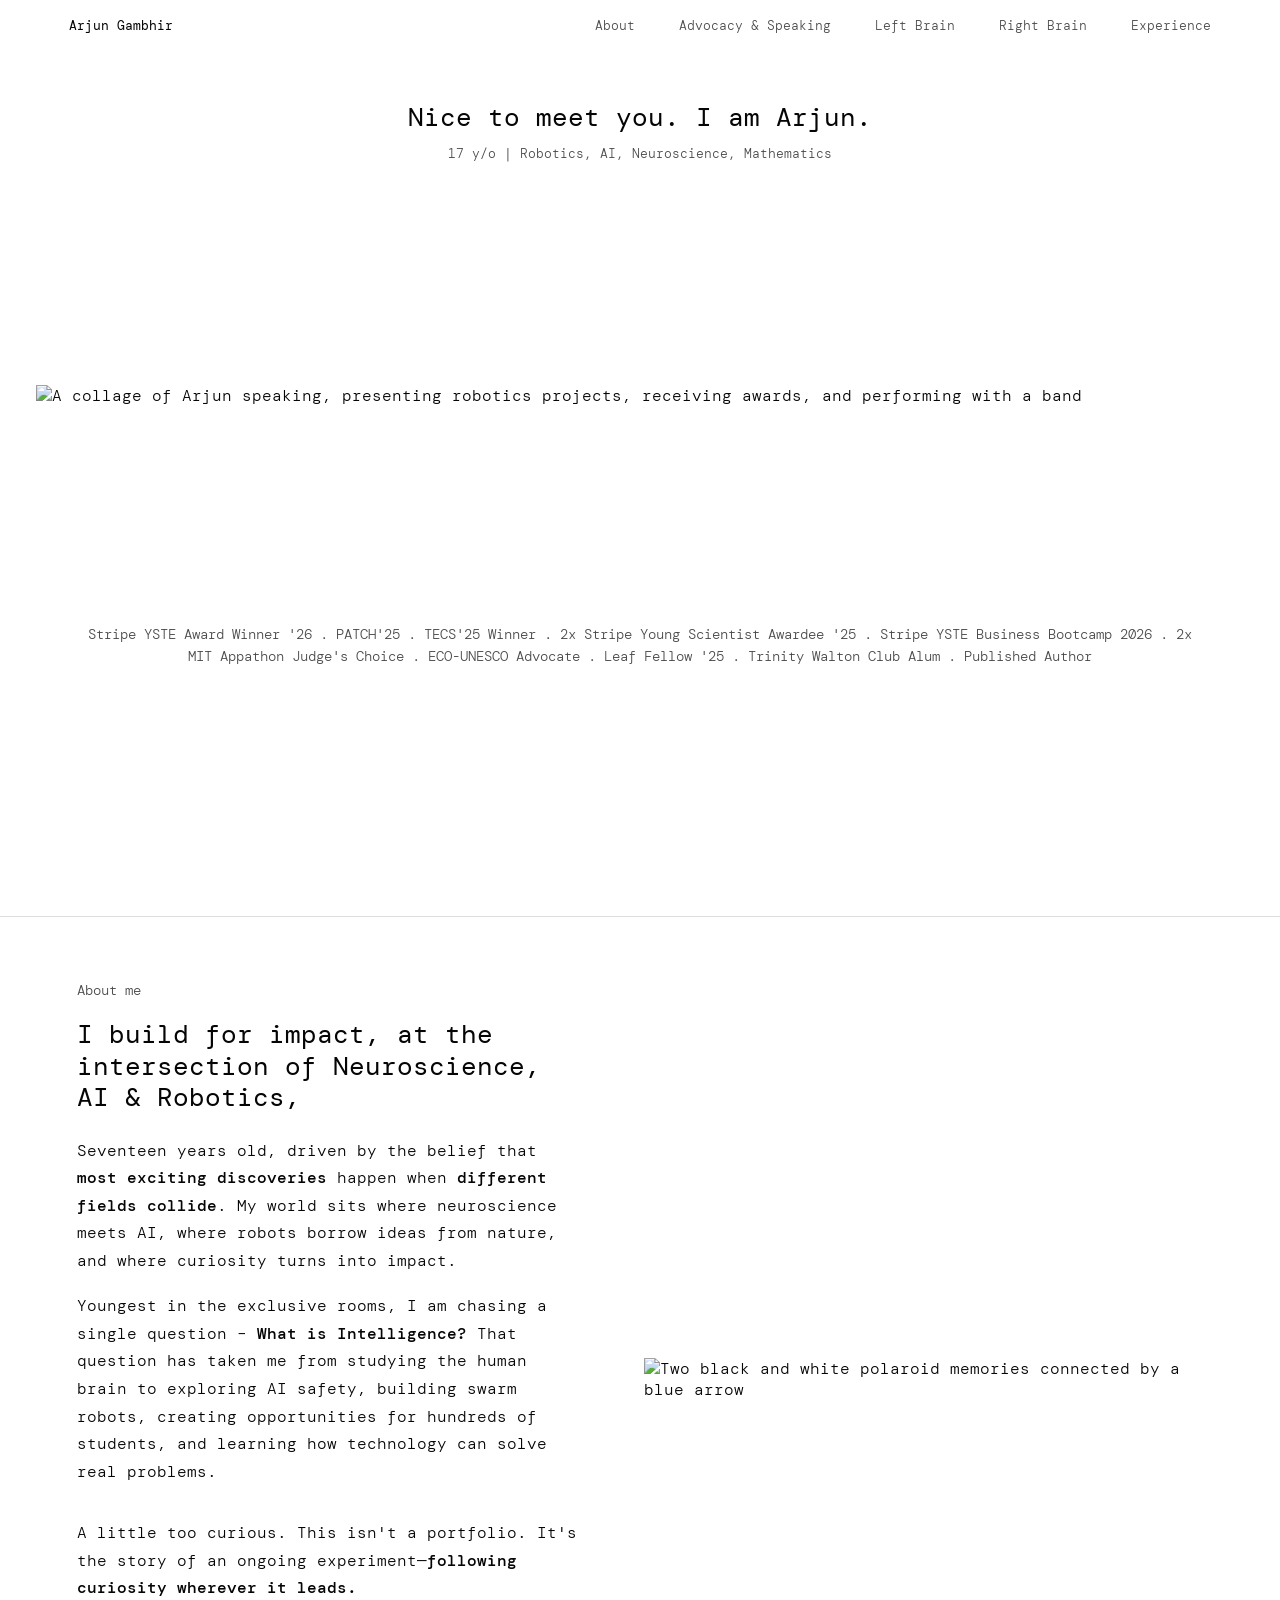
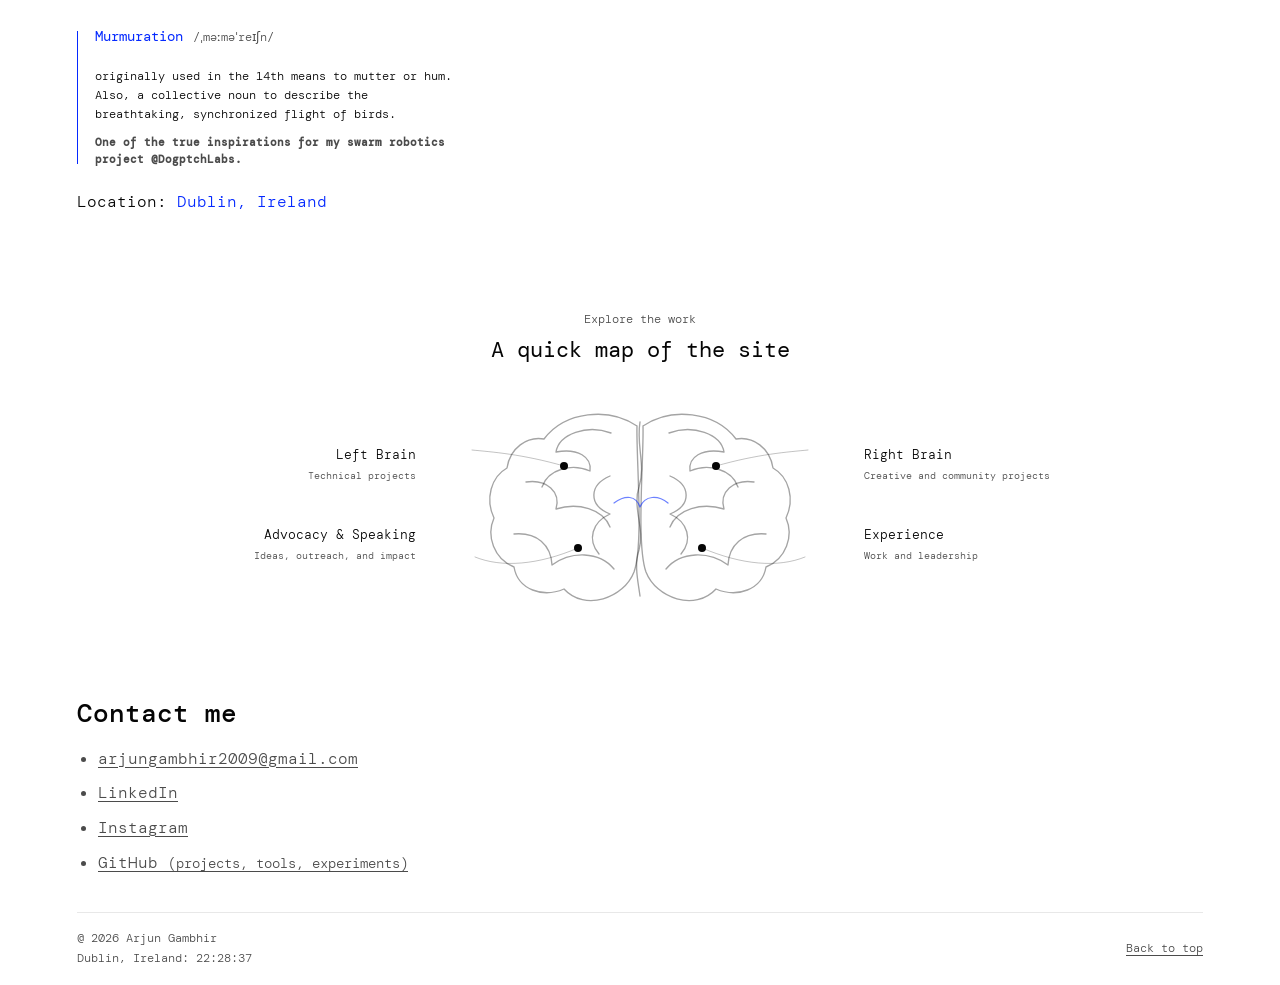
==== index.html @ 8864b59e "Add files via upload" ====
<!DOCTYPE html>
<html lang="en">
  <head>
    <meta charset="UTF-8" />
    <meta name="viewport" content="width=device-width, initial-scale=1.0" />
    <title>Arjun Gambhir</title>
    <link rel="preconnect" href="https://fonts.googleapis.com" />
    <link rel="preconnect" href="https://fonts.gstatic.com" crossorigin />
    <link
      href="https://fonts.googleapis.com/css2?family=DM+Mono:wght@300;400;500&display=swap"
      rel="stylesheet"
    />
    <link rel="stylesheet" href="styles.css?v=final-simple-motion-gallery-1" />
  </head>
  <body>
    <main class="page-shell">
      <header class="site-header" aria-label="Primary navigation">
        <a class="brand" href="#">Arjun Gambhir</a>
        <nav class="nav-links">
          <a class="nav-about" href="#about">About</a>
          <a class="nav-advocacy" href="advocacy-speaking.html">Advocacy &amp; Speaking</a>
          <a class="nav-left" href="left-brain.html">Left Brain</a>
          <a class="nav-right" href="right-brain.html">Right Brain</a>
          <a class="nav-experience" href="experience.html">Experience</a>
        </nav>
      </header>

      <section class="hero" aria-labelledby="intro-title">
        <div class="intro-copy">
          <h1 id="intro-title">
            Nice to meet you. I am Arjun.
          </h1>
          <p>17 y/o | Robotics, AI, Neuroscience, Mathematics</p>
        </div>

        <figure class="collage-wrap" aria-label="Photo collage of Arjun's projects and experiences">
          <img
            src="assets/arjun-landing-collage-web.png"
            alt="A collage of Arjun speaking, presenting robotics projects, receiving awards, and performing with a band"
          />
        </figure>

        <p class="achievement-strip">
          Stripe YSTE Award Winner '26 . PATCH'25 . TECS'25 Winner . 2x Stripe Young
          Scientist Awardee '25 . Stripe YSTE Business Bootcamp 2026 . 2x MIT Appathon
          Judge's Choice . ECO-UNESCO Advocate . Leaf Fellow '25 . Trinity Walton Club
          Alum . Published Author
        </p>
      </section>

      <section class="about-section" id="about" aria-labelledby="about-title">
        <div class="about-copy">
          <p class="section-kicker">About me</p>
          <h2 id="about-title">I build for impact, at the intersection of Neuroscience, AI &amp; Robotics,</h2>
          <p>
            Seventeen years old, driven by the belief that <strong>most exciting discoveries</strong> happen when <strong>different fields collide</strong>. My world sits where neuroscience meets AI, where robots borrow ideas from nature, and where curiosity turns into impact.
          </p>
          <p>
            Youngest in the exclusive rooms, I am chasing a single question – <strong>What is Intelligence?</strong> That question has taken me from studying the human brain to exploring AI safety, building swarm robots, creating opportunities for hundreds of students, and learning how technology can solve real problems.
          </p>
          <p class="about-gap">
            A little too curious. This isn't a portfolio. It's the story of an ongoing experiment—<strong>following curiosity wherever it leads.</strong>
          </p>
          <aside class="murmuration-note" aria-label="Murmuration note">
            <div class="murmuration-title">
              <h3>Murmuration</h3>
              <p>/ˌməːməˈreɪʃn/</p>
            </div>
            <p>
              originally used in the 14th means to mutter or hum. Also, a collective noun to describe the breathtaking, synchronized flight of birds.
            </p>
            <p class="murmuration-caption">
              <strong>One of the true inspirations for my swarm robotics project @DogptchLabs.</strong>
            </p>
          </aside>
          <p class="location-line">Location: <span>Dublin, Ireland</span></p>
        </div>

        <div class="polaroid-cluster polaroid-combined" aria-label="Two polaroid memories connected by a blue dotted arrow">
          <img
            src="assets/about-polaroid-combined.png"
            alt="Two black and white polaroid memories connected by a blue arrow"
          />
        </div>
      </section>

      <section class="about-portal" aria-labelledby="about-portal-title">
        <div class="about-portal-header">
          <p class="section-kicker">Explore the work</p>
          <h2 id="about-portal-title">A quick map of the site</h2>
        </div>

        <div class="portal-network" aria-label="Visual navigation to main portfolio areas">
          <div class="portal-link-column portal-link-column-left">
            <a class="portal-link portal-link-left" href="left-brain.html" data-area="left">
              <span>Left Brain</span>
              <small>Technical projects</small>
            </a>
            <a class="portal-link portal-link-advocacy" href="advocacy-speaking.html" data-area="advocacy">
              <span>Advocacy &amp; Speaking</span>
              <small>Ideas, outreach, and impact</small>
            </a>
          </div>

          <svg class="portal-brain" viewBox="0 0 360 230" role="img" aria-labelledby="portal-brain-title portal-brain-desc">
            <title id="portal-brain-title">Abstract brain-shaped navigation network</title>
            <desc id="portal-brain-desc">A simplified top-down brain silhouette with linked nodes for the main portfolio areas.</desc>
            <g class="portal-brain-sketch" aria-hidden="true">
              <path class="portal-brain-outline portal-brain-outline-left" d="M177 35 C149 16 105 20 84 48 C67 45 50 57 47 77 C31 86 25 108 34 127 C26 145 34 168 54 176 C58 199 83 207 104 198 C125 221 164 207 174 181 C184 153 176 65 177 35" />
              <path class="portal-brain-outline portal-brain-outline-right" d="M183 35 C211 16 255 20 276 48 C293 45 310 57 313 77 C329 86 335 108 326 127 C334 145 326 168 306 176 C302 199 277 207 256 198 C235 221 196 207 186 181 C176 153 184 65 183 35" />
              <path class="portal-midline" d="M180 31 C176 55 186 74 179 96 C172 116 185 137 179 159 C174 174 178 190 180 205" />
              <path class="portal-fold portal-fold-left portal-fold-left-a portal-live-line" d="M151 42 C127 33 99 43 96 61 C118 57 132 66 130 80 C112 72 88 78 82 96" />
              <path class="portal-fold portal-fold-left portal-fold-left-b" d="M66 91 C87 88 101 101 96 118 C118 111 143 118 150 136" />
              <path class="portal-fold portal-fold-left portal-fold-left-c portal-live-line" d="M54 143 C77 141 91 154 92 174 C111 160 139 160 154 178" />
              <path class="portal-fold portal-fold-left portal-fold-left-d" d="M150 85 C129 94 128 114 150 123 C132 131 127 149 139 163" />
              <path class="portal-fold portal-fold-right portal-fold-right-a portal-live-line" d="M209 42 C233 33 261 43 264 61 C242 57 228 66 230 80 C248 72 272 78 278 96" />
              <path class="portal-fold portal-fold-right portal-fold-right-b" d="M294 91 C273 88 259 101 264 118 C242 111 217 118 210 136" />
              <path class="portal-fold portal-fold-right portal-fold-right-c portal-live-line" d="M306 143 C283 141 269 154 268 174 C249 160 221 160 206 178" />
              <path class="portal-fold portal-fold-right portal-fold-right-d" d="M210 85 C231 94 232 114 210 123 C228 131 233 149 221 163" />
              <path class="portal-blue-stroke portal-live-line" d="M154 112 C165 104 176 104 180 116 C185 104 198 104 208 112" />
            </g>
            <g class="portal-connectors" aria-hidden="true">
              <path class="portal-connector portal-connector-left" d="M104 75 C62 63 32 61 12 59" />
              <path class="portal-connector portal-connector-advocacy" d="M118 157 C78 174 42 177 15 166" />
              <path class="portal-connector portal-connector-right" d="M256 75 C298 63 328 61 348 59" />
              <path class="portal-connector portal-connector-experience" d="M242 157 C282 174 318 177 345 166" />
            </g>
            <g class="portal-nodes">
              <a class="portal-node-link portal-node-left" href="left-brain.html" aria-label="Left Brain, Technical projects">
                <circle class="portal-hotspot" cx="104" cy="75" r="13" />
                <circle class="portal-dot" cx="104" cy="75" r="4" />
              </a>
              <a class="portal-node-link portal-node-advocacy" href="advocacy-speaking.html" aria-label="Advocacy and Speaking, Ideas, outreach, and impact">
                <circle class="portal-hotspot" cx="118" cy="157" r="13" />
                <circle class="portal-dot" cx="118" cy="157" r="4" />
              </a>
              <a class="portal-node-link portal-node-right" href="right-brain.html" aria-label="Right Brain, Creative and community projects">
                <circle class="portal-hotspot" cx="256" cy="75" r="13" />
                <circle class="portal-dot" cx="256" cy="75" r="4" />
              </a>
              <a class="portal-node-link portal-node-experience" href="experience.html" aria-label="Experience, Work and leadership">
                <circle class="portal-hotspot" cx="242" cy="157" r="13" />
                <circle class="portal-dot" cx="242" cy="157" r="4" />
              </a>
            </g>
          </svg>

          <div class="portal-link-column portal-link-column-right">
            <a class="portal-link portal-link-right" href="right-brain.html" data-area="right">
              <span>Right Brain</span>
              <small>Creative and community projects</small>
            </a>
            <a class="portal-link portal-link-experience" href="experience.html" data-area="experience">
              <span>Experience</span>
              <small>Work and leadership</small>
            </a>
          </div>
        </div>
      </section>

      <section class="contact-section" id="contact" aria-labelledby="contact-title">
        <h2 id="contact-title">Contact me</h2>
        <ul class="contact-list">
          <li>
            <a href="mailto:arjungambhir2009@gmail.com">arjungambhir2009@gmail.com</a>
          </li>
          <li>
            <a href="https://www.linkedin.com/in/arjun--gambhir/" target="_blank" rel="noopener noreferrer">LinkedIn</a>
          </li>
          <li>
            <a href="https://www.instagram.com/argon_infinity/" target="_blank" rel="noopener noreferrer">Instagram</a>
          </li>
          <li>
            <a href="https://github.com/ArjunGambhir20099?tab=repositories" target="_blank" rel="noopener noreferrer">
              GitHub <span>(projects, tools, experiments)</span>
            </a>
          </li>
        </ul>
      </section>

      <footer class="site-footer">
        <div class="footer-meta">
          <p>@ 2026 Arjun Gambhir</p>
          <p id="dublin-time">Dublin, Ireland: --:--:--</p>
        </div>
        <a href="#">Back to top</a>
      </footer>
    </main>
    <script>
      const dublinTime = document.getElementById("dublin-time");
      const dublinFormatter = new Intl.DateTimeFormat("en-IE", {
        timeZone: "Europe/Dublin",
        hour: "2-digit",
        minute: "2-digit",
        second: "2-digit",
        hour12: false,
      });

      function updateDublinTime() {
        dublinTime.textContent = `Dublin, Ireland: ${dublinFormatter.format(new Date())}`;
      }

      updateDublinTime();
      setInterval(updateDublinTime, 1000);
    </script>
    <script src="site-header.js"></script>

  </body>
</html>
---- styles.css ----
:root {
  --ink: #050505;
  --muted: #4b4b4b;
  --blue: #0429ff;
  --paper: #ffffff;
  --line: #e8e8e8;
}

.experience-page.is-focused .experience-menu {
  align-content: center;
  gap: 18px;
}

.experience-page.is-focused .experience-tab.is-active {
  text-decoration: underline;
  text-decoration-thickness: 1px;
  text-underline-offset: 0.1em;
}

.experience-note {
  display: none;
  max-width: 540px;
  color: var(--ink);
  font-size: clamp(10px, 0.96vw, 13px);
  line-height: 1.55;
}

.experience-note p {
  margin: 0;
  color: var(--ink);
}

.experience-note a {
  color: var(--blue);
  text-decoration: none;
}

.experience-note a:hover,
.experience-note a:focus-visible {
  text-decoration: underline;
  text-decoration-thickness: 1px;
  text-underline-offset: 0.18em;
}

.experience-note-title {
  margin: 0 0 18px !important;
  font-weight: 500;
  text-align: center;
}

.experience-note-spacer {
  margin-top: 22px !important;
}

.experience-page.is-focused[data-active-panel="work"] .experience-note-work,
.experience-page.is-focused[data-active-panel="achievements"] .experience-note-achievements,
.experience-page.is-focused[data-active-panel="education"] .experience-note-education,
.experience-page.is-focused .experience-scroll-cue {
  display: block;
}

.experience-panel > .experience-highlight-card,
.experience-panel > .achievement-brief {
  display: none;
}

.org-mark-kinia {
  padding: 0;
  background: #050505;
}

.org-mark-kinia img {
  width: 100%;
  height: 100%;
  object-fit: cover;
}

.org-mark-teens {
  padding: 2px;
}

.org-mark-teens img {
  width: 170%;
  height: 170%;
  max-width: none;
  max-height: none;
  object-fit: contain;
}

/* Glitch fix: keep the floating header mathematically centered. */
.site-header,
.page-right-brain .site-header {
  position: fixed !important;
  top: 8px;
  right: max(14px, calc((100vw - 1140px) / 2)) !important;
  left: max(14px, calc((100vw - 1140px) / 2)) !important;
  width: auto !important;
  margin-right: 0 !important;
  margin-left: 0 !important;
  transform: none !important;
}

body.has-scrolled .site-header {
  top: 8px;
  transform: none !important;
}

/* Glitch fix: restore and center the Teens in Health mark inside its frame. */
.org-mark-teens {
  display: grid;
  place-items: center;
  overflow: hidden;
  padding: 4px;
}

.org-mark-teens img {
  display: block;
  width: 128%;
  height: 128%;
  max-width: none;
  max-height: none;
  margin: auto;
  object-fit: contain;
  object-position: center;
}

.experience-entry h2 {
  color: var(--ink);
}

.experience-entry .experience-role,
.education-card .experience-role,
.experience-date {
  color: var(--muted);
}

.experience-bullets li::before,
.achievement-highlight-list li::before,
.achievement-list li::before {
  background: rgba(5, 5, 5, 0.42);
}

.site-header {
  position: sticky;
  top: 0;
  z-index: 100;
  box-sizing: border-box;
  transition:
    width 220ms ease,
    margin 220ms ease,
    padding 220ms ease,
    border-color 220ms ease,
    border-radius 220ms ease,
    background-color 220ms ease,
    box-shadow 220ms ease,
    backdrop-filter 220ms ease;
}

body.has-scrolled .site-header {
  width: min(calc(100% - 28px), 1140px);
  margin: 8px auto 0;
  padding: 9px 18px;
  border: 1px solid rgba(5, 5, 5, 0.1);
  border-radius: 999px;
  background: rgba(255, 255, 255, 0.88);
  box-shadow: 0 12px 34px rgba(5, 5, 5, 0.09);
  backdrop-filter: blur(18px);
}

body.has-scrolled .nav-links {
  gap: clamp(14px, 2.4vw, 32px);
}

.page-right-brain.has-scrolled .site-header,
body.has-scrolled.page-right-brain .site-header {
  background: rgba(255, 255, 255, 0.84);
}

.right-brain-page .section-intro {
  margin-left: 0;
}

.org-mark-teens img {
  width: 320%;
  height: 320%;
}

.page-gallery .gallery-page {
  width: min(100%, 1194px);
  margin: 0 auto;
  padding: clamp(54px, 7vh, 82px) 34px 96px;
}

.page-gallery .gallery-hero {
  max-width: 760px;
  margin-bottom: clamp(54px, 7vh, 78px);
  padding-left: 0;
  border-left: 0;
}

.page-gallery .gallery-hero .section-kicker {
  margin: 0 0 clamp(32px, 5vh, 52px);
  color: var(--ink);
  font-size: clamp(18px, 2.15vw, 26px);
  font-weight: 400;
  line-height: 1.18;
}

.page-gallery .gallery-hero h1 {
  max-width: 760px;
  margin: 0 0 20px;
  color: var(--blue);
  font-size: clamp(15px, 1.65vw, 21px);
  font-weight: 400;
  line-height: 1.38;
}

.page-gallery .gallery-hero p:not(.section-kicker) {
  max-width: 760px;
  margin: 0;
  color: var(--muted);
  font-size: clamp(10px, 0.96vw, 12px);
  line-height: 1.65;
}

.gallery-year {
  margin-top: clamp(46px, 7vh, 74px);
}

.gallery-year h2 {
  margin: 0 0 28px;
  padding-bottom: 14px;
  border-bottom: 1px solid var(--line);
  color: var(--ink);
  font-size: clamp(20px, 2.7vw, 34px);
  font-weight: 400;
  line-height: 1.08;
}

.gallery-set {
  margin-top: 30px;
}

.gallery-set + .gallery-set {
  margin-top: 48px;
}

.gallery-set h3 {
  max-width: 980px;
  margin: 0 0 18px;
  color: var(--ink);
  font-size: clamp(13px, 1.35vw, 18px);
  font-style: italic;
  font-weight: 400;
  line-height: 1.35;
}

.gallery-placeholder-grid {
  display: grid;
  grid-template-columns: repeat(6, minmax(0, 1fr));
  gap: 14px;
}

.gallery-placeholder {
  display: grid;
  place-items: center;
  min-height: clamp(118px, 12vw, 176px);
  padding: 12px;
  border-radius: 6px;
  background: #050505;
  color: rgba(255, 255, 255, 0.72);
  text-align: center;
}

.gallery-placeholder span {
  font-size: 10px;
  line-height: 1.35;
}

.experience-page.is-focused[data-active-panel="achievements"] .experience-note-achievements {
  display: grid;
  gap: 9px;
}

.org-mark-teens {
  padding: 0;
}

.org-mark-teens img {
  width: 245%;
  height: 245%;
  max-width: none;
  max-height: none;
  object-fit: contain;
}

.page-gallery .gallery-page {
  width: min(100%, 1194px);
  margin: 0 auto;
  padding: clamp(54px, 7vh, 82px) 34px 96px;
}

.page-gallery .gallery-hero {
  max-width: 760px;
  margin-bottom: clamp(58px, 8vh, 86px);
  padding-left: 0;
  border-left: 0;
}

.page-gallery .gallery-hero h1 {
  margin: 0 0 12px;
  color: var(--ink);
  font-size: clamp(28px, 3.3vw, 42px);
  font-weight: 400;
  line-height: 1.12;
  letter-spacing: 0;
}

.page-gallery .gallery-hero .section-kicker {
  margin: 0 0 16px;
  color: var(--blue);
  font-size: clamp(10px, 0.96vw, 12px);
  line-height: 1.4;
}

.page-gallery .gallery-hero p:not(.section-kicker) {
  max-width: 680px;
  margin: 0;
  color: var(--muted);
  font-size: clamp(10px, 0.96vw, 12px);
  line-height: 1.65;
}

.gallery-year {
  margin-top: clamp(54px, 8vh, 86px);
}

.gallery-year h2 {
  margin: 0 0 34px;
  padding-bottom: 18px;
  border-bottom: 1px solid var(--line);
  color: var(--ink);
  font-size: clamp(26px, 4vw, 52px);
  font-weight: 500;
  line-height: 1;
}

.gallery-set {
  margin-top: 34px;
}

.gallery-set + .gallery-set {
  margin-top: 54px;
}

.gallery-set h3 {
  margin: 0 0 22px;
  color: var(--ink);
  font-size: clamp(15px, 1.7vw, 22px);
  font-style: italic;
  font-weight: 400;
  line-height: 1.25;
}

.gallery-placeholder-grid {
  display: grid;
  grid-template-columns: repeat(6, minmax(0, 1fr));
  gap: 12px;
}

.gallery-placeholder {
  position: relative;
  display: grid;
  place-items: center;
  min-height: 188px;
  aspect-ratio: 1 / 1;
  border-radius: 4px;
  background: #050505;
  color: rgba(255, 255, 255, 0.72);
  overflow: hidden;
}

.gallery-placeholder span {
  max-width: 72%;
  font-size: clamp(9px, 0.82vw, 11px);
  line-height: 1.35;
  text-align: center;
}

.org-mark-teens img {
  width: 310%;
  height: 310%;
  max-width: none;
  max-height: none;
  object-fit: contain;
}

@media (max-width: 980px) {
  .gallery-placeholder-grid {
    grid-template-columns: repeat(3, minmax(0, 1fr));
  }
}

@media (max-width: 640px) {
  .page-gallery .gallery-page {
    padding-right: 14px;
    padding-left: 14px;
  }

  .gallery-placeholder-grid {
    grid-template-columns: repeat(2, minmax(0, 1fr));
  }
}

.experience-note-achievements {
  display: none;
  gap: 9px;
}

.experience-page.is-focused[data-active-panel="achievements"] .experience-note-achievements {
  display: grid;
}

.experience-note-achievements strong {
  font-weight: 500;
}

.org-mark-teens {
  padding: 0;
}

.org-mark-teens img {
  width: 245%;
  height: 245%;
  max-width: none;
  max-height: none;
  object-fit: contain;
}

* {
  box-sizing: border-box;
}

html {
  min-height: 100%;
  scroll-behavior: smooth;
  background: var(--paper);
}

body {
  min-height: 100%;
  margin: 0;
  color: var(--ink);
  background: var(--paper);
  font-family: "DM Mono", ui-monospace, SFMono-Regular, Menlo, Monaco, Consolas, monospace;
  font-weight: 300;
}

body.page-experience {
  height: 100vh;
  overflow: hidden;
}

a {
  color: inherit;
  text-decoration: none;
}

.page-shell {
  width: 100%;
  min-height: 100vh;
}

.page-experience .page-shell {
  height: 100vh;
}

.site-header {
  display: flex;
  align-items: center;
  justify-content: space-between;
  gap: 40px;
  width: min(100%, 1194px);
  margin: 0 auto;
  padding: 18px 26px 0;
  font-size: clamp(11px, 1vw, 13px);
  line-height: 1.3;
  letter-spacing: 0;
}

.brand {
  flex: 0 0 auto;
  font-weight: 400;
  white-space: nowrap;
}

.nav-links {
  display: flex;
  align-items: center;
  justify-content: flex-end;
  gap: clamp(20px, 3.6vw, 44px);
  color: var(--muted);
}

.nav-links a {
  white-space: nowrap;
}

.page-left-brain .nav-left,
.project-detail-page:not(.page-right-brain) .nav-left,
.page-right-brain .nav-right,
.page-advocacy .nav-advocacy,
.page-experience .nav-experience,
.page-gallery .nav-gallery,
body:has(#about:target) .nav-about,
body:has(#contact:target) .nav-contact,
body:has(#right-brain:target) .nav-right,
body:has(#experience:target) .nav-experience,
body:has(#gallery:target) .nav-gallery {
  color: var(--blue);
}

.page-right-brain {
  position: relative;
  overflow-x: clip;
  background: var(--paper);
  --right-bg-offset: 0px;
}

.page-right-brain::before {
  position: fixed;
  inset: 0;
  z-index: 0;
  pointer-events: none;
  content: "";
  background-image: url("assets/right-brain-background-floral.png");
  background-position: center var(--right-bg-offset);
  background-size: max(100vw, 980px) auto;
  background-repeat: no-repeat;
  opacity: 1;
  -webkit-mask-image: linear-gradient(
    to bottom,
    #000 0%,
    #000 10%,
    rgba(0, 0, 0, 0.3) 44%,
    rgba(0, 0, 0, 0.3) 68%,
    #000 100%
  );
  mask-image: linear-gradient(
    to bottom,
    #000 0%,
    #000 10%,
    rgba(0, 0, 0, 0.3) 44%,
    rgba(0, 0, 0, 0.3) 68%,
    #000 100%
  );
}

.page-right-brain::after {
  position: absolute;
  inset: 0;
  z-index: 0;
  pointer-events: none;
  content: "";
  background: linear-gradient(
    to bottom,
    rgba(255, 255, 255, 0) 0%,
    rgba(255, 255, 255, 0.7) 45%,
    rgba(255, 255, 255, 0.7) 68%,
    rgba(255, 255, 255, 0) 100%
  );
}

.page-right-brain .page-shell {
  position: relative;
  z-index: 2;
}

.page-right-brain .site-header {
  position: relative;
  z-index: 3;
  margin-top: 8px;
  padding: 13px 22px 12px;
  border: 1px solid rgba(4, 41, 255, 0.16);
  border-radius: 999px;
  background: rgba(255, 255, 255, 0.84);
  backdrop-filter: blur(12px);
}

.page-right-brain .nav-links a,
.page-right-brain .brand {
  transition: color 180ms ease, transform 180ms ease;
}

.page-right-brain .nav-links a:hover,
.page-right-brain .nav-links a:focus-visible {
  color: var(--blue);
  transform: translateY(-1px);
}

.page-right-brain .site-footer {
  border-top-color: rgba(255, 255, 255, 0.75);
  color: var(--paper);
  text-shadow: 0 1px 12px rgba(0, 0, 0, 0.34);
}

.page-right-brain .site-footer a {
  color: var(--paper);
}

.hero {
  position: relative;
  display: grid;
  grid-template-columns: minmax(0, 1fr);
  align-items: start;
  width: min(100%, 1480px);
  min-height: calc(100vh - 18px);
  margin: 0 auto;
  padding: clamp(54px, 7.5vh, 82px) 34px clamp(42px, 5.2vh, 62px);
}

.hero > * {
  min-width: 0;
}

.hero::after {
  position: absolute;
  right: 50%;
  bottom: 0;
  width: 100vw;
  height: 1px;
  content: "";
  background: #dedede;
  transform: translateX(50%);
}

.intro-copy {
  position: relative;
  z-index: 2;
  max-width: 100%;
  text-align: center;
}

.intro-copy h1 {
  margin: 0;
  font-size: clamp(18px, 2.15vw, 26px);
  font-weight: 400;
  line-height: 1.2;
  letter-spacing: 0;
}

.intro-copy p {
  margin: 11px 0 0;
  color: var(--muted);
  font-size: clamp(11px, 1.08vw, 13px);
  line-height: 1.5;
}

.collage-wrap {
  display: flex;
  justify-content: center;
  width: 100%;
  margin: clamp(10px, 2.1vh, 24px) auto 0;
}

.collage-wrap img {
  display: block;
  width: min(98vw, 1320px);
  max-width: none;
  height: auto;
  transform: translateX(2px);
}

.achievement-strip {
  width: min(100%, 1128px);
  margin: clamp(8px, 1.8vh, 20px) auto 0;
  color: var(--muted);
  font-size: clamp(11px, 1.12vw, 14px);
  line-height: 1.55;
  text-align: center;
  overflow-wrap: break-word;
}

.about-section {
  display: grid;
  grid-template-columns: minmax(0, 0.9fr) minmax(460px, 1fr);
  gap: clamp(36px, 5vw, 64px);
  align-items: center;
  width: min(100%, 1194px);
  margin: 0 auto;
  padding: clamp(62px, 7vh, 84px) 34px 78px;
}

.about-copy {
  max-width: 560px;
}

.section-kicker {
  margin: 0 0 20px;
  color: var(--blue);
  font-size: clamp(22px, 3.2vw, 38px);
  font-weight: 300;
  line-height: 1;
}

.about-section .section-kicker {
  color: var(--muted);
  font-size: clamp(11px, 1.12vw, 14px);
  line-height: 1.55;
}

.about-copy h2 {
  max-width: 540px;
  margin: 0 0 24px;
  font-size: clamp(18px, 2.15vw, 26px);
  font-weight: 400;
  line-height: 1.2;
}

.about-copy p {
  max-width: 520px;
  margin: 0 0 18px;
  color: var(--ink);
  font-size: clamp(12px, 1.34vw, 16px);
  line-height: 1.72;
}

.about-copy strong {
  font-weight: 500;
}

.about-copy .about-gap {
  margin-top: 34px;
}

.murmuration-note {
  position: relative;
  max-width: 420px;
  margin: 26px 0 0;
  padding: 0 0 0 18px;
  border: 0;
  color: var(--ink);
}

.murmuration-note::before {
  content: "";
  position: absolute;
  top: 3px;
  bottom: 4px;
  left: 0;
  width: 1px;
  background: var(--blue);
}

.murmuration-title {
  display: flex;
  flex-wrap: wrap;
  gap: 7px 10px;
  align-items: baseline;
  margin: 0 0 10px;
}

.murmuration-title h3 {
  margin: 0;
  color: var(--blue);
  font-size: clamp(12px, 1.16vw, 14px);
  font-weight: 400;
  line-height: 1.25;
}

.murmuration-title p,
.about-copy .murmuration-title p {
  margin: 0;
  color: var(--muted);
  font-size: clamp(10px, 0.96vw, 12px);
  line-height: 1.35;
}

.murmuration-note p,
.about-copy .murmuration-note p {
  max-width: 360px;
  margin: 0 0 10px;
  font-size: clamp(10px, 0.96vw, 12px);
  line-height: 1.6;
}

.murmuration-note .murmuration-caption,
.about-copy .murmuration-note .murmuration-caption {
  margin-bottom: 0;
  color: var(--muted);
  font-size: clamp(9px, 0.88vw, 11px);
  line-height: 1.55;
}

.murmuration-caption strong {
  font-weight: 600;
}

.about-copy .location-line {
  margin-top: 20px;
  font-size: clamp(12px, 1.34vw, 16px);
  line-height: 1.72;
}

.location-line span {
  color: var(--blue);
}

.polaroid-cluster {
  position: relative;
  width: 100%;
  min-height: 405px;
}

.about-photo {
  position: absolute;
  margin: 0;
}

.about-photo img {
  display: block;
  width: 100%;
  height: auto;
  margin: 0 auto;
}

.about-photo::before {
  display: none;
}

.about-photo-current {
  top: 6px;
  left: 0;
  z-index: 1;
  width: min(36vw, 260px);
  transform: rotate(-0.6deg);
}

.about-photo-early {
  right: -54px;
  bottom: -8px;
  z-index: 2;
  width: min(49vw, 352px);
  transform: rotate(4.4deg);
}

.about-photo-early::before {
  display: none;
}

.about-photo-early::after {
  display: none;
}

.memory-arrow {
  position: absolute;
  top: 66px;
  left: 42%;
  z-index: 3;
  width: min(36vw, 255px);
  height: auto;
  overflow: visible;
  fill: none;
  stroke: var(--blue);
  stroke-width: 6;
  stroke-linecap: round;
  stroke-linejoin: round;
}

.memory-arrow path:first-child {
  stroke-dasharray: 26 28;
}

.left-brain-section {
  width: min(100%, 1194px);
  margin: 0 auto;
  padding: 46px 34px 86px;
  background: var(--paper);
}

.left-brain-section.standalone-page {
  min-height: calc(100vh - 64px);
  padding-top: clamp(34px, 5.5vh, 62px);
}

.section-intro {
  max-width: 820px;
  margin: 0 auto 34px;
  text-align: center;
}

.section-intro h1,
.section-intro h2 {
  margin: 0 0 8px;
  font-size: clamp(18px, 2.15vw, 26px);
  font-weight: 400;
  line-height: 1.2;
}

.section-intro p {
  max-width: 720px;
  margin: 0 auto;
  color: var(--muted);
  font-size: clamp(10px, 0.96vw, 12px);
  line-height: 1.45;
}

.project-filter {
  display: flex;
  flex-wrap: wrap;
  justify-content: center;
  gap: 8px;
  max-width: 760px;
  margin: 20px auto 0;
}

.project-filter button {
  min-height: 29px;
  padding: 6px 12px;
  border: 1px solid var(--line);
  border-radius: 999px;
  color: var(--muted);
  background: var(--paper);
  font: inherit;
  font-size: clamp(10px, 0.92vw, 12px);
  line-height: 1;
  cursor: pointer;
  transition: border-color 180ms ease, color 180ms ease, background-color 180ms ease;
}

.project-filter button:hover {
  border-color: var(--blue);
  color: var(--blue);
}

.project-filter button[aria-pressed="true"] {
  border-color: var(--blue);
  color: var(--paper);
  background: var(--blue);
}

.project-grid {
  display: grid;
  grid-template-columns: repeat(3, minmax(0, 1fr));
  gap: 24px 24px;
}

.project-card {
  position: relative;
  display: flex;
  flex-direction: column;
  overflow: hidden;
  padding: 12px 12px 14px;
  border: 1px solid rgba(5, 5, 5, 0.16);
  border-radius: 2px;
  background: var(--paper);
  box-shadow: 0 18px 34px rgba(5, 5, 5, 0.08);
  transform: rotate(-0.35deg);
  transition: border-color 180ms ease, box-shadow 180ms ease, transform 180ms ease;
}

.project-card:nth-child(2n) {
  transform: rotate(0.28deg);
}

.project-card:nth-child(3n) {
  transform: rotate(-0.18deg);
}

.project-card:hover,
.project-card:focus-within {
  border-color: rgba(4, 41, 255, 0.34);
  box-shadow: 0 24px 48px rgba(5, 5, 5, 0.12);
  transform: translateY(-2px) rotate(0deg);
}

.project-card.is-hidden {
  display: none;
}

.project-card.is-last-visible {
  grid-column: 2;
  width: 100%;
  justify-self: center;
}

.project-image {
  position: relative;
  overflow: hidden;
  aspect-ratio: 4 / 3;
  min-height: 0;
  border: 1px solid rgba(5, 5, 5, 0.12);
  background:
    linear-gradient(135deg, transparent 0 49.6%, rgba(0, 0, 0, 0.08) 50%, transparent 50.4%),
    linear-gradient(45deg, transparent 0 49.6%, rgba(0, 0, 0, 0.08) 50%, transparent 50.4%),
    #fbfbfb;
}

.project-image img {
  display: block;
  width: 100%;
  height: 100%;
  object-fit: cover;
}

.traffic-card .project-image img {
  object-position: center bottom;
}

.project-card[data-tags~="neuroscience"] .project-image img {
  object-position: center 44%;
}

.pocket-card .project-image img {
  object-fit: cover;
  object-position: center;
}

.learn-card .project-image img {
  object-fit: cover;
  object-position: center;
}

.project-body {
  display: flex;
  flex: 1;
  flex-direction: column;
  padding: 16px 10px 0;
}

.project-icons {
  display: flex;
  flex-wrap: wrap;
  gap: 5px;
  align-content: flex-start;
  min-height: 39px;
  margin-bottom: 8px;
}

.project-icons span {
  display: inline-flex;
  align-items: center;
  min-height: 17px;
  padding: 2px 7px;
  border: 1px solid var(--line);
  border-radius: 999px;
  color: var(--muted);
  background: transparent;
  font-weight: 400;
  font-size: clamp(7px, 0.62vw, 9px);
  line-height: 1;
  transition: background-color 180ms ease, color 180ms ease, border-color 180ms ease;
}

.project-icons span:hover {
  border-color: var(--blue);
  color: var(--blue);
}

.project-body h2 {
  margin: 0 0 10px;
  font-size: clamp(11px, 0.94vw, 13px);
  font-weight: 500;
  line-height: 1.22;
}

.project-body p {
  flex: 1;
  min-height: 42px;
  margin: 0 0 16px;
  font-size: clamp(8px, 0.7vw, 10px);
  line-height: 1.45;
}

.project-link {
  display: inline-flex;
  align-items: center;
  min-height: 24px;
  margin-top: auto;
  padding: 7px 10px;
  width: max-content;
  border: 1px solid rgba(4, 41, 255, 0.72);
  background: rgba(4, 41, 255, 0.025);
  color: var(--blue);
  font-size: 10px;
  font-weight: 400;
  line-height: 1;
  text-decoration: none;
  transition: background-color 180ms ease, color 180ms ease, border-color 180ms ease;
}

.project-link:hover,
.project-link:focus-visible {
  background: var(--blue);
  border-color: var(--blue);
  color: var(--paper);
}

.right-brain-page {
  counter-reset: creative-section;
  width: min(100%, 1194px);
  margin: 0 auto;
  padding: clamp(34px, 5.5vh, 62px) 34px 94px;
}

.right-brain-page .section-intro {
  display: grid;
  grid-template-columns: minmax(0, 1fr);
  gap: 18px;
  align-items: start;
  max-width: 1060px;
  margin-bottom: 70px;
  padding: 28px 30px;
  border-left: 2px solid var(--blue);
  background: rgba(255, 255, 255, 0.88);
  border-radius: 0 8px 8px 0;
  text-align: left;
}

.right-brain-page .section-intro h1 {
  max-width: 760px;
  margin-bottom: 0;
  font-size: clamp(18px, 2.15vw, 26px);
  line-height: 1.2;
}

.right-brain-page .section-intro p {
  grid-column: 1;
  margin: 14px 0 0;
}

.right-brain-jump {
  display: flex;
  flex-wrap: wrap;
  grid-column: 1;
  justify-content: flex-start;
  gap: 10px;
  width: fit-content;
  max-width: 100%;
  margin: 2px 0 0;
  padding: 8px;
  border: 1px solid rgba(5, 5, 5, 0.06);
  border-radius: 999px;
  background: rgba(255, 255, 255, 0.62);
}

.right-brain-jump button {
  min-height: 29px;
  padding: 6px 12px;
  border: 1px solid var(--line);
  border-radius: 999px;
  color: var(--muted);
  background: var(--paper);
  font: inherit;
  font-size: clamp(10px, 0.92vw, 12px);
  line-height: 1;
  cursor: pointer;
}

.right-brain-jump button:hover,
.right-brain-jump button:focus-visible {
  border-color: var(--blue);
  color: var(--blue);
}

.right-brain-jump button[aria-pressed="true"] {
  border-color: var(--blue);
  color: var(--paper);
  background: var(--blue);
}

.creative-section {
  position: relative;
  counter-increment: creative-section;
  margin-top: 76px;
  padding: 28px 0 0 64px;
  border-left: 1px solid var(--blue);
}

.creative-section.is-hidden {
  display: none;
}

.creative-section::before {
  position: absolute;
  top: 29px;
  left: -19px;
  z-index: 4;
  display: grid;
  place-items: center;
  width: 34px;
  height: 34px;
  content: counter(creative-section, decimal-leading-zero);
  border: 1px solid var(--blue);
  border-radius: 999px;
  color: var(--blue);
  background: var(--paper);
  font-size: 10px;
}

.creative-section h2 {
  width: max-content;
  max-width: 100%;
  margin: 0 0 14px;
  padding: 4px 8px 6px;
  padding-bottom: 5px;
  background: rgba(255, 255, 255, 0.9);
  border-bottom: 1px solid var(--blue);
  border-radius: 6px 6px 3px 3px;
  font-size: clamp(18px, 2vw, 25px);
  font-weight: 500;
  line-height: 1.24;
}

.creative-section > p {
  max-width: 820px;
  margin: 0 0 20px;
  padding: 8px 10px;
  color: var(--muted);
  background: rgba(255, 255, 255, 0.9);
  border-radius: 6px;
  font-size: clamp(10px, 0.96vw, 12px);
  line-height: 1.5;
}

.ruled-section {
  padding-top: 28px;
}

.creative-card-image {
  display: grid;
  place-items: center;
  aspect-ratio: 16 / 9;
  color: var(--muted);
  font-size: clamp(18px, 2vw, 28px);
}

.creative-card-image img {
  display: block;
  width: 100%;
  height: 100%;
  object-fit: cover;
}

.community-building-section {
  max-width: 100%;
  overflow: visible;
}

.community-image-strip {
  width: calc(100% + 106px);
  margin-left: -64px;
  overflow: hidden;
}

.community-strip-track {
  display: flex;
  width: max-content;
  will-change: transform;
  animation: community-strip-forward 34s linear infinite;
}

.community-image-strip-bottom .community-strip-track {
  animation-name: community-strip-reverse;
  animation-duration: 38s;
}

.community-strip-group {
  display: flex;
  flex: 0 0 auto;
  gap: 18px;
  padding-right: 18px;
}

.community-image-slot,
.community-side-image {
  background-color: #d9d9d9;
  background-image:
    var(--slot-image, none),
    linear-gradient(135deg, #dedede 0 49.5%, #d4d4d4 50% 50.5%, #dedede 51% 100%);
  background-position: center;
  background-size: cover;
}

.community-image-slot {
  flex: 0 0 clamp(230px, 29vw, 330px);
  aspect-ratio: 1.88 / 1;
}

.community-showcase {
  display: grid;
  grid-template-columns: minmax(170px, 0.48fr) minmax(360px, 600px) minmax(240px, 0.68fr);
  gap: clamp(18px, 3vw, 40px);
  align-items: center;
  min-height: 540px;
  padding: 24px 0;
}

.community-side-image {
  position: relative;
  width: min(100%, 300px);
  aspect-ratio: 0.75 / 1;
  padding: 8px;
  border: 1px solid rgba(5, 5, 5, 0.12);
  background-origin: content-box;
  background-clip: content-box, border-box;
  box-shadow: 0 18px 36px rgba(5, 5, 5, 0.1);
  transform: rotate(-2deg);
}

.community-side-image::before {
  position: absolute;
  top: -8px;
  left: 50%;
  z-index: 2;
  width: 32px;
  height: 12px;
  content: "";
  border: 1.5px solid rgba(4, 41, 255, 0.72);
  border-left-width: 4px;
  border-radius: 999px;
  background: rgba(255, 255, 255, 0.54);
  box-shadow: 0 3px 10px rgba(4, 41, 255, 0.12);
  transform: translateX(-50%) rotate(14deg);
}

.community-side-image-left {
  justify-self: start;
}

.community-side-image-right {
  width: min(100%, 450px);
  justify-self: end;
  transform: rotate(2deg);
}

.community-side-image-wrap {
  display: grid;
  gap: 12px;
  justify-items: end;
}

.community-side-image-wrap-right {
  justify-self: end;
}

.impact-report-link {
  display: inline-flex;
  align-items: center;
  justify-content: center;
  min-height: 34px;
  width: min(100%, 340px);
  max-width: 340px;
  padding: 9px 14px;
  border: 1px solid rgba(4, 41, 255, 0.7);
  color: var(--blue);
  background: rgba(255, 255, 255, 0.92);
  font-size: clamp(9px, 0.84vw, 11px);
  line-height: 1.18;
  text-align: center;
  text-decoration: none;
  box-shadow: 0 12px 24px rgba(4, 41, 255, 0.09);
  transition: background-color 180ms ease, color 180ms ease, transform 180ms ease;
}

.impact-report-link:hover,
.impact-report-link:focus-visible {
  color: var(--paper);
  background: var(--blue);
  transform: translateY(-1px);
}

.community-focus-card {
  width: 100%;
  max-width: 620px;
  justify-self: center;
  clip-path: none;
  border-width: 2px;
  box-shadow: 0 14px 30px rgba(4, 41, 255, 0.16);
}

.community-focus-card .creative-card-image {
  position: relative;
  flex: 0 0 auto;
  width: calc(100% - 24px);
  margin: 12px 12px 0;
  aspect-ratio: 1.35 / 1;
  overflow: hidden;
  border: 0;
}

.community-focus-card .creative-card-image img {
  position: absolute;
  inset: 0;
  display: block;
  width: 100%;
  height: 100%;
  object-fit: cover;
  object-position: center bottom;
}

.community-focus-card .project-body {
  min-height: 0;
  padding: 14px;
}

.community-focus-card .project-body h3 {
  margin: 0 0 8px;
  font-size: clamp(13px, 1.3vw, 17px);
  font-weight: 500;
}

.community-focus-card .project-body p {
  flex: 0 0 auto;
  min-height: 0;
  margin-bottom: 14px;
  font-size: clamp(10px, 1vw, 12px);
  line-height: 1.55;
}

.community-image-strip-bottom {
  margin-top: 0;
}

.role-label {
  flex: 0 !important;
  min-height: 0 !important;
  width: max-content;
  margin: 0 0 12px !important;
  padding: 2px 7px;
  border: 1px solid var(--line);
  color: var(--muted);
  background: transparent;
  border-radius: 999px;
  font-size: clamp(8px, 0.72vw, 10px) !important;
  line-height: 1;
}

.creative-card h3,
.media-caption h3,
.creative-section > h3 {
  width: max-content;
  max-width: 100%;
  margin: 0 0 10px;
  padding: 3px 6px;
  background: rgba(255, 255, 255, 0.9);
  border-radius: 5px;
  font-size: clamp(13px, 1.16vw, 16px);
  font-weight: 500;
  line-height: 1.3;
}

.tool-row {
  display: flex;
  flex-wrap: wrap;
  gap: 10px;
  margin: 18px 0 30px;
}

.tool-row span {
  display: inline-flex;
  align-items: center;
  gap: 7px;
  min-height: 34px;
  padding: 5px 10px 5px 7px;
  border: 1px solid var(--line);
  border-radius: 999px;
  color: var(--muted);
  background: rgba(255, 255, 255, 0.86);
  font-size: clamp(8px, 0.78vw, 10px);
}

.tool-row img {
  display: block;
  width: 24px;
  height: 24px;
  object-fit: contain;
}

.media-feature {
  display: grid;
  grid-template-columns: minmax(0, 1.35fr) minmax(170px, 0.62fr);
  gap: 24px;
  align-items: stretch;
}

.media-side {
  display: grid;
  gap: 14px;
}

.media-side .image-tile:nth-child(2) {
  transform: translateX(-18px);
}

.media-side .image-tile:nth-child(3) {
  transform: translateX(10px);
}

.video-tile,
.image-tile,
.podcast-frame {
  display: grid;
  place-items: center;
  min-height: 120px;
  border: 1px solid var(--ink);
  border-top: 3px solid var(--blue);
  background: #d9d9d9;
  color: var(--muted);
  box-shadow: 0 16px 34px rgba(5, 5, 5, 0.09);
  font-size: clamp(18px, 2.5vw, 34px);
  clip-path: polygon(10px 0, 100% 0, 100% calc(100% - 10px), calc(100% - 10px) 100%, 0 100%, 0 10px);
  transition: box-shadow 180ms ease, transform 180ms ease;
}

.video-tile:hover,
.image-tile:hover,
.podcast-frame:hover {
  box-shadow: 0 22px 46px rgba(5, 5, 5, 0.13);
  transform: translateY(-2px);
}

.video-tile span,
.image-tile span,
.podcast-frame span {
  display: grid;
  place-items: center;
  width: 44px;
  height: 44px;
  border: 1px solid var(--blue);
  border-radius: 999px;
  color: var(--blue);
  background: rgba(255, 255, 255, 0.72);
  font-size: 15px;
}

.video-tile iframe,
.podcast-frame iframe {
  display: block;
  width: 100%;
  height: 100%;
  min-height: inherit;
  border: 0;
}

.image-tile {
  overflow: hidden;
}

.image-tile img {
  display: block;
  width: 100%;
  height: 100%;
  object-fit: cover;
}

.hero-video {
  min-height: 380px;
}

.media-caption {
  margin: 8px 0 30px;
}

.video-description {
  max-width: 720px;
  margin: 8px 0 10px;
  padding: 5px 7px;
  color: var(--muted);
  background: rgba(255, 255, 255, 0.9);
  border-radius: 5px;
  font-size: clamp(9px, 0.84vw, 11px);
  line-height: 1.45;
}

.video-grid {
  display: grid;
  grid-template-columns: repeat(2, minmax(0, 1fr));
  gap: 18px;
  margin-bottom: 10px;
}

#music .video-grid {
  grid-template-columns: 1fr 0.85fr 1fr;
}

.video-grid .video-tile {
  aspect-ratio: 16 / 9;
}

.motion-block,
.podcast-block {
  display: grid;
  grid-template-columns: minmax(0, 1fr) minmax(180px, 0.55fr);
  gap: 12px;
  align-items: center;
}

.motion-block p,
.podcast-block p {
  margin: 0;
  padding: 10px;
  color: var(--muted);
  background: rgba(255, 255, 255, 0.9);
  border-radius: 6px;
  font-size: clamp(10px, 0.96vw, 12px);
  line-height: 1.55;
}

.motion-hero,
.drumming-hero {
  min-height: 320px;
}

.drumming-hero {
  width: min(100%, 880px);
}

.podcast-frame {
  width: min(100%, 520px);
  aspect-ratio: 16 / 9;
}

.tool-icon-row span {
  gap: 6px;
  min-height: 26px;
  padding: 3px 8px 3px 5px;
}

.tool-icon-row img {
  display: block;
  width: 22px;
  height: 22px;
  object-fit: contain;
}

.creative-gallery {
  margin-top: 22px;
}

.creative-gallery .detail-gallery div {
  display: grid;
  place-items: center;
  color: var(--muted);
}

.drumming-image-strip {
  width: calc(100% + 42px);
  margin: 22px 0 0 -42px;
  overflow: hidden;
}

.drumming-strip-track {
  display: flex;
  width: max-content;
  will-change: transform;
  animation: community-strip-forward 36s linear infinite;
}

.drumming-strip-group {
  display: flex;
  flex: 0 0 auto;
  gap: 18px;
  padding-right: 18px;
}

.drumming-strip-group img {
  display: block;
  flex: 0 0 clamp(250px, 32vw, 390px);
  width: clamp(250px, 32vw, 390px);
  aspect-ratio: 4 / 3;
  padding: 8px 8px 18px;
  border: 1px solid rgba(5, 5, 5, 0.12);
  background: #fff;
  box-shadow: 0 14px 30px rgba(5, 5, 5, 0.1);
  object-fit: cover;
}

.poster-image-strip {
  width: calc(100% + 42px);
  margin: 22px 0 0 -42px;
  overflow: hidden;
}

.poster-strip-track {
  display: flex;
  width: max-content;
  will-change: transform;
  animation: community-strip-forward 44s linear infinite;
}

.poster-strip-group {
  display: flex;
  flex: 0 0 auto;
  gap: 18px;
  padding-right: 18px;
}

.poster-strip-group img {
  display: block;
  flex: 0 0 clamp(180px, 22vw, 270px);
  width: clamp(180px, 22vw, 270px);
  aspect-ratio: 3 / 4;
  border: 1px solid var(--line);
  object-fit: cover;
}

.poster-gallery .detail-gallery div {
  aspect-ratio: 3 / 4;
}

.project-detail {
  position: relative;
  width: min(calc(100% - 44px), 900px);
  min-height: 1380px;
  margin: 0 auto 32px;
  padding: 46px clamp(24px, 3vw, 36px) 26px;
  border-right: 1px solid var(--blue);
  border-left: 1px solid var(--blue);
}

.detail-back {
  display: inline-flex;
  margin-bottom: 42px;
  color: var(--muted);
  font-size: clamp(11px, 1vw, 13px);
  text-decoration: underline;
  text-decoration-thickness: 1px;
  text-underline-offset: 0.24em;
}

.detail-back:hover,
.detail-back:focus-visible {
  color: var(--blue);
}

.project-detail h1 {
  max-width: 760px;
  margin: 0 auto 64px;
  font-size: clamp(16px, 1.7vw, 22px);
  font-weight: 400;
  line-height: 1.35;
  text-align: center;
}

.project-detail section {
  margin-bottom: 58px;
}

.project-detail .recognition-section {
  min-height: 132px;
  margin-bottom: 190px;
}

.project-detail h2 {
  margin: 0 0 24px;
  font-size: clamp(15px, 1.5vw, 19px);
  font-weight: 500;
  line-height: 1.3;
}

.video-placeholder,
.detail-gallery div,
.recognition-placeholder {
  background: #d9d9d9;
}

.video-placeholder {
  width: min(100%, 720px);
  aspect-ratio: 16 / 6.8;
}

.detail-about {
  min-height: 390px;
}

.detail-about p {
  max-width: 720px;
  margin: 0 0 18px;
  font-size: clamp(12px, 1.1vw, 14px);
  line-height: 1.65;
}

.recognition-placeholder {
  width: min(100%, 640px);
  min-height: 24px;
  background: transparent;
}

.gallery-section {
  margin-bottom: 0;
}

.gallery-slider {
  display: grid;
  grid-template-columns: 28px minmax(0, 1fr) 28px;
  gap: 10px;
  align-items: center;
}

.gallery-slider button {
  width: 28px;
  height: 42px;
  padding: 0;
  border: 0;
  color: var(--blue);
  background: transparent;
  font: inherit;
  font-size: 28px;
  line-height: 1;
  cursor: pointer;
}

.detail-gallery {
  display: grid;
  grid-template-columns: repeat(3, 1fr);
  gap: 28px;
}

.detail-gallery div {
  aspect-ratio: 1.9;
}

.traffic-project .detail-tags {
  justify-content: center;
  max-width: 760px;
  margin: -42px auto 52px;
}

.neuro-project .detail-tags {
  justify-content: center;
  max-width: 760px;
  margin: -42px auto 52px;
}

.traffic-project .recognition-section {
  min-height: 0;
  margin-bottom: 64px;
}

.neuro-project .recognition-section {
  min-height: 0;
  margin-bottom: 64px;
}

.detail-video {
  position: relative;
  width: min(100%, 720px);
  aspect-ratio: 16 / 9;
  border: 1px solid var(--ink);
  background: #d9d9d9;
  clip-path: polygon(10px 0, 100% 0, 100% calc(100% - 10px), calc(100% - 10px) 100%, 0 100%, 0 10px);
  overflow: hidden;
}

.detail-video iframe {
  position: relative;
  z-index: 1;
  display: block;
  width: 100%;
  height: 100%;
  border: 0;
}

.video-poster {
  position: absolute;
  inset: 0;
  z-index: 2;
  display: grid;
  place-items: center;
  padding: 0;
  border: 0;
  cursor: pointer;
  background: var(--paper);
  font: inherit;
  transition: opacity 220ms ease, visibility 220ms ease;
}

.loading-spinner {
  width: 42px;
  height: 42px;
  border: 2px solid var(--line);
  border-top-color: var(--blue);
  border-radius: 999px;
  animation: classic-spin 0.85s linear infinite;
}

.detail-video.is-ready .video-poster {
  visibility: hidden;
  opacity: 0;
}

.video-fallback-link {
  display: inline-block;
  margin-top: 10px;
  color: var(--muted);
  font-size: clamp(9px, 0.8vw, 11px);
  text-decoration: underline;
  text-decoration-thickness: 1px;
  text-underline-offset: 0.24em;
}

.video-fallback-link:hover,
.video-fallback-link:focus-visible {
  color: var(--blue);
}

@keyframes classic-spin {
  to {
    transform: rotate(360deg);
  }
}

.detail-figure {
  max-width: 720px;
  margin: 30px 0;
}

.detail-figure.article-figure {
  max-width: 430px;
  margin: 28px auto;
}

.detail-figure.final-figure {
  max-width: 520px;
  margin-top: 34px;
}

.detail-figure img,
.traffic-gallery img,
.neuro-gallery img {
  display: block;
  width: 100%;
  height: auto;
  border: 1px solid var(--line);
}

.detail-figure figcaption,
.traffic-gallery figcaption,
.neuro-gallery figcaption {
  margin-top: 8px;
  color: var(--muted);
  font-size: clamp(9px, 0.84vw, 11px);
  line-height: 1.5;
}

.inline-figure-grid {
  display: grid;
  grid-template-columns: repeat(2, minmax(0, 1fr));
  gap: 20px;
  max-width: 720px;
  margin: 30px 0;
}

.detail-figure.compact {
  margin: 0;
}

.missing-figure {
  display: grid;
  place-items: center;
  min-height: 180px;
  border: 1px solid var(--line);
  color: var(--muted);
  background:
    linear-gradient(135deg, transparent 0 49.6%, rgba(0, 0, 0, 0.06) 50%, transparent 50.4%),
    linear-gradient(45deg, transparent 0 49.6%, rgba(0, 0, 0, 0.06) 50%, transparent 50.4%),
    #f6f6f6;
  font-size: clamp(10px, 0.9vw, 12px);
  text-align: center;
}

.logo-wall {
  display: grid;
  grid-template-columns: repeat(4, minmax(120px, 1fr));
  gap: 24px 34px;
  align-items: center;
  justify-items: center;
  max-width: 900px;
  margin: 0 auto 28px;
}

.logo-wall span {
  display: grid;
  place-items: center;
  width: 100%;
  min-height: 82px;
  padding: 4px 8px;
  border: 0;
  border-radius: 0;
  color: var(--ink);
  background: transparent;
  font-size: clamp(9px, 0.84vw, 11px);
  font-weight: 500;
  line-height: 1.3;
  text-align: center;
}

.logo-wall img {
  display: block;
  max-width: min(100%, 220px);
  max-height: 104px;
  object-fit: contain;
}

.project-detail .logo-wall {
  display: flex;
  flex-wrap: wrap;
  justify-content: center;
  column-gap: clamp(30px, 5vw, 72px);
  row-gap: 34px;
}

.project-detail .logo-wall span {
  flex: 0 1 190px;
}

.neuro-project .logo-wall img {
  max-height: 112px;
}

.neuro-project .logo-wall span:nth-child(2) img,
.neuro-project .logo-wall span:nth-child(3) img {
  max-width: min(100%, 280px);
  max-height: 126px;
}

.traffic-project .logo-wall {
  display: flex;
  flex-wrap: wrap;
  justify-content: center;
  column-gap: clamp(40px, 6vw, 90px);
  row-gap: 44px;
  max-width: 1040px;
}

.traffic-project .logo-wall span {
  flex: 0 1 190px;
}

.traffic-project .logo-wall span:nth-last-child(-n + 3) {
  flex-basis: 210px;
}

.traffic-results-grid {
  align-items: start;
  margin-right: auto;
  margin-left: auto;
}

.traffic-summary-figure {
  max-width: 620px;
}

.project-detail .detail-about .detail-figure,
.project-detail .detail-about .pocket-screens-figure {
  padding: 10px 10px 14px;
  border: 1px solid rgba(5, 5, 5, 0.14);
  background: #fff;
  box-shadow: 0 18px 36px rgba(5, 5, 5, 0.09);
  transform: rotate(-0.45deg);
  transition: box-shadow 180ms ease, transform 180ms ease;
}

.project-detail .detail-about .detail-figure:nth-of-type(even),
.project-detail .detail-about .pocket-screens-figure:nth-of-type(even) {
  transform: rotate(0.42deg);
}

.project-detail .detail-about .detail-figure:hover,
.project-detail .detail-about .pocket-screens-figure:hover {
  box-shadow: 0 24px 48px rgba(5, 5, 5, 0.13);
  transform: translateY(-2px) rotate(0deg);
}

.project-detail .detail-about .detail-figure img,
.project-detail .detail-about .pocket-screens-figure img {
  border-color: rgba(5, 5, 5, 0.12);
}

.project-detail .detail-about .detail-figure figcaption,
.project-detail .detail-about .pocket-screens-figure figcaption {
  padding: 0 2px;
}

.project-detail .detail-about h3 {
  margin-top: 30px;
}

.logo-wall .text-logo {
  color: var(--blue);
  letter-spacing: 0;
  text-transform: none;
}

.recognition-list {
  display: grid;
  gap: 10px;
  max-width: 740px;
  margin: 0 auto;
  padding-left: 20px;
  color: var(--muted);
  font-size: clamp(11px, 1vw, 13px);
  line-height: 1.55;
}

.recognition-list a {
  color: inherit;
  text-decoration: underline;
  text-decoration-thickness: 1px;
  text-underline-offset: 0.22em;
}

.traffic-gallery figure,
.scrolling-gallery figure {
  margin: 0;
}

.traffic-project .gallery-slider,
.neuro-project .gallery-slider,
.wind-project .gallery-slider {
  display: block;
  max-width: 920px;
  overflow: hidden;
}

.neuro-project .gallery-slider button {
  display: none;
}

.traffic-gallery,
.scrolling-gallery {
  display: flex;
  width: max-content;
  gap: 18px;
  animation: traffic-gallery-scroll 34s linear infinite;
}

.traffic-gallery-reverse,
.gallery-reverse {
  animation-name: traffic-gallery-scroll-reverse;
}

.traffic-gallery-slider-secondary,
.gallery-slider-secondary {
  margin-top: 18px;
}

.traffic-gallery figure,
.scrolling-gallery figure {
  flex: 0 0 clamp(260px, 34vw, 430px);
  min-width: 0;
}

.traffic-gallery img,
.scrolling-gallery img {
  display: block;
  width: 100%;
  max-width: 100%;
  height: auto;
  aspect-ratio: 4 / 3;
  object-fit: cover;
}

.traffic-gallery .missing-figure {
  aspect-ratio: 1.9;
  min-height: 0;
}

.wind-project .detail-tags {
  justify-content: center;
  max-width: 760px;
  margin: -42px auto 52px;
}

.wind-project .recognition-section {
  min-height: 0;
  margin-bottom: 64px;
}

.wind-project .wind-story-figure {
  max-width: 560px;
}

.wind-video-placeholder {
  display: grid;
  place-items: center;
  width: 100%;
  height: 100%;
  color: var(--muted);
  background: #d9d9d9;
  font-size: clamp(11px, 1vw, 13px);
}

.wind-logo-wall {
  grid-template-columns: repeat(3, minmax(140px, 1fr));
}

.wind-logo-wall img {
  max-width: min(100%, 260px);
  max-height: 130px;
}

.wind-project .scrolling-gallery img {
  border: 1px solid var(--line);
}

.wind-project .scrolling-gallery figcaption {
  max-width: 100%;
  font-size: clamp(9px, 0.8vw, 11px);
  line-height: 1.35;
}

.dtc-project .gallery-slider {
  display: block;
  max-width: 920px;
  overflow: hidden;
}

.dtc-detail-gallery img {
  border: 1px solid var(--line);
}

.dtc-detail-gallery figcaption {
  margin-top: 8px;
  color: var(--muted);
  font-size: clamp(9px, 0.8vw, 11px);
  line-height: 1.35;
}

.dtc-hero-figure {
  max-width: 680px;
}

.dtc-detail-impact {
  max-width: 520px;
  min-height: 190px;
  margin: 0 auto;
}

.swarm-project .detail-tags {
  justify-content: center;
  max-width: 760px;
  margin: -42px auto 52px;
}

.swarm-project .recognition-section,
.seek-project .recognition-section {
  min-height: 0;
  margin-bottom: 64px;
}

.swarm-story-figure,
.swarm-story-figure.final-figure {
  width: 100%;
  max-width: 560px;
}

.swarm-figure-grid {
  margin-right: auto;
  margin-left: auto;
}

.swarm-figure-grid img,
.swarm-story-figure img,
.seek-overview-figure img,
.seek-feature-figure img {
  display: block;
  width: 100%;
  height: auto;
  border: 1px solid var(--line);
}

.swarm-figure-grid img,
.swarm-story-figure img {
  aspect-ratio: 16 / 10;
  background: #f7f7f7;
  object-fit: contain;
}

.swarm-figure-grid figcaption,
.swarm-story-figure figcaption,
.seek-overview-figure figcaption,
.seek-feature-figure figcaption {
  margin-top: 8px;
  color: var(--muted);
  font-size: clamp(9px, 0.84vw, 11px);
  line-height: 1.5;
}

.swarm-portrait-figure {
  max-width: 560px;
}

.swarm-component-figure {
  max-width: 320px;
}

.swarm-component-figure img {
  aspect-ratio: 4 / 3;
  background: #ffffff;
  object-fit: contain;
}

.swarm-video-grid {
  margin-right: auto;
  margin-left: auto;
}

.detail-media {
  margin: 0;
}

.detail-media video {
  display: block;
  width: 100%;
  aspect-ratio: 16 / 9;
  border: 1px solid var(--line);
  background: #050505;
  object-fit: contain;
}

.detail-media figcaption {
  margin-top: 8px;
  color: var(--muted);
  font-size: clamp(9px, 0.84vw, 11px);
  line-height: 1.5;
}

.swarm-logo-wall {
  grid-template-columns: repeat(2, minmax(140px, 1fr));
  max-width: 560px;
}

.swarm-project .gallery-slider {
  display: block;
  max-width: 920px;
  overflow: hidden;
}

.swarm-gallery img {
  border: 1px solid var(--line);
}

.swarm-gallery figcaption {
  max-width: 100%;
  font-size: clamp(9px, 0.8vw, 11px);
  line-height: 1.35;
}

.seek-project .detail-tags {
  justify-content: center;
  max-width: 760px;
  margin: -42px auto 52px;
}

.pocket-project .detail-tags {
  justify-content: center;
  max-width: 760px;
  margin: -42px auto 52px;
}

.learn-project .detail-tags {
  justify-content: center;
  max-width: 760px;
  margin: -42px auto 52px;
}

.learn-project .recognition-section {
  min-height: 0;
  margin-bottom: 64px;
}

.learn-video video {
  display: block;
  width: 100%;
  height: 100%;
  object-fit: contain;
  background: #000;
}

.detail-video-caption {
  max-width: 720px;
  margin: 10px 0 0;
  color: var(--muted);
  font-size: clamp(9px, 0.84vw, 11px);
  line-height: 1.5;
}

.learn-recognition-figure {
  max-width: 620px;
  margin: 30px auto;
}

.learn-project .detail-video-caption,
.learn-project .learn-recognition-figure figcaption {
  color: var(--ink);
  font-size: clamp(12px, 1.05vw, 14px);
  line-height: 1.55;
}

.pocket-project .recognition-section {
  min-height: 0;
  margin-bottom: 64px;
}

.pocket-overview-figure,
.neuro-result-figure {
  max-width: 620px;
}

.pocket-screens-figure {
  max-width: 720px;
  margin: 34px 0;
}

.pocket-screen-grid {
  display: flex;
  flex-wrap: wrap;
  justify-content: center;
  gap: 18px;
}

.pocket-screen-grid img {
  display: block;
  flex: 0 1 210px;
  width: min(100%, 210px);
  height: auto;
  border: 1px solid var(--line);
}

.pocket-screens-figure figcaption,
.pocket-recognition-figure figcaption {
  margin-top: 8px;
  color: var(--muted);
  font-size: clamp(9px, 0.84vw, 11px);
  line-height: 1.5;
}

.pocket-logo-wall {
  grid-template-columns: minmax(240px, 480px);
  max-width: 480px;
  margin-bottom: 28px;
}

.pocket-logo-wall span {
  min-height: 120px;
}

.pocket-recognition-figure {
  max-width: 620px;
  margin: 30px auto;
}

.neuro-result-figure img {
  background: #fff;
  object-fit: contain;
}

.seek-overview-figure {
  max-width: 620px;
}

.seek-feature-figure {
  max-width: 620px;
}

.seek-recognition-figure {
  max-width: 620px;
  margin-right: auto;
  margin-left: auto;
}

.detail-question-list {
  display: grid;
  gap: 7px;
  max-width: 680px;
  margin: 0 0 22px;
  padding-left: 20px;
  color: var(--muted);
  font-size: clamp(12px, 1.1vw, 14px);
  line-height: 1.55;
}

.external-video-card {
  display: grid;
  place-items: center;
  width: 100%;
  height: 100%;
  color: var(--blue);
  background:
    linear-gradient(135deg, transparent 0 49.6%, rgba(0, 50, 255, 0.09) 50%, transparent 50.4%),
    linear-gradient(45deg, transparent 0 49.6%, rgba(0, 50, 255, 0.09) 50%, transparent 50.4%),
    #f8f8f8;
  font-size: clamp(12px, 1.05vw, 15px);
  text-align: center;
  text-decoration: none;
}

.external-video-card:hover,
.external-video-card:focus-visible {
  color: var(--paper);
  background: var(--blue);
}

.detail-about h3 {
  max-width: 720px;
  margin: 26px 0 10px;
  color: var(--blue);
  font-size: clamp(12px, 1.06vw, 15px);
  font-weight: 500;
  line-height: 1.35;
}

@keyframes traffic-gallery-scroll {
  from {
    transform: translateX(0);
  }

  to {
    transform: translateX(calc(-50% - 9px));
  }
}

@keyframes traffic-gallery-scroll-reverse {
  from {
    transform: translateX(calc(-50% - 9px));
  }

  to {
    transform: translateX(0);
  }
}

@keyframes community-strip-forward {
  from {
    transform: translateX(0);
  }

  to {
    transform: translateX(-50%);
  }
}

@keyframes community-strip-reverse {
  from {
    transform: translateX(-50%);
  }

  to {
    transform: translateX(0);
  }
}

@media (prefers-reduced-motion: reduce) {
  .community-strip-track,
  .drumming-strip-track,
  .poster-strip-track {
    animation: none;
  }
}

@media (max-width: 980px) {
  .community-showcase {
    grid-template-columns: minmax(90px, 0.28fr) minmax(340px, 1fr) minmax(90px, 0.28fr);
    gap: 18px;
  }

  .community-side-image {
    width: min(100%, 170px);
  }
}

@media (max-width: 760px) {
  .community-image-strip {
    width: calc(100% + 42px);
  }

  .community-showcase {
    grid-template-columns: repeat(2, minmax(0, 1fr));
    min-height: 0;
    gap: 18px;
    padding: 22px 0;
  }

  .community-focus-card {
    grid-column: 1 / -1;
  }

  .community-side-image {
    width: min(100%, 190px);
    aspect-ratio: 1 / 1;
  }

  .community-side-image-left {
    justify-self: end;
  }

  .community-side-image-right {
    justify-self: start;
  }
}

@media (max-width: 520px) {
  .community-image-strip {
    width: calc(100% + 24px);
    margin-left: -24px;
  }

  .community-image-slot {
    flex-basis: 210px;
  }

  .community-focus-card .creative-card-image {
    width: calc(100% - 20px);
    margin: 10px 10px 0;
  }

  .drumming-image-strip {
    width: calc(100% + 24px);
    margin-left: -24px;
  }

  .drumming-strip-group img {
    flex-basis: 240px;
    width: 240px;
  }

  .poster-image-strip {
    width: calc(100% + 24px);
    margin-left: -24px;
  }

  .poster-strip-group img {
    flex-basis: 190px;
    width: 190px;
  }
}

.experience-page {
  width: min(100%, 1194px);
  height: calc(100vh - 72px);
  margin: 0 auto;
  padding: clamp(34px, 5vh, 54px) 34px 26px;
}

.experience-layout {
  position: relative;
  display: grid;
  grid-template-columns: minmax(0, 1fr) minmax(0, 1fr);
  gap: 0;
  align-items: start;
  height: 100%;
  min-height: 0;
  padding-top: 34px;
  border-top: 1px solid var(--line);
  overflow: hidden;
}

.experience-layout::before {
  position: absolute;
  top: 34px;
  bottom: 0;
  left: 50%;
  width: 1px;
  content: "";
  background: rgba(4, 41, 255, 0.28);
}

.experience-menu {
  display: grid;
  align-content: start;
  justify-items: start;
  gap: 18px;
  height: 100%;
  min-height: 0;
  padding: 0 clamp(34px, 5vw, 56px) 0 0;
  transition: min-height 420ms ease, align-content 420ms ease;
}

.experience-tab,
.experience-reset {
  width: max-content;
  max-width: 100%;
  padding: 0;
  border: 0;
  color: var(--ink);
  background: transparent;
  font: inherit;
  text-align: left;
  cursor: pointer;
}

.experience-tab {
  font-size: clamp(25px, 3.1vw, 42px);
  font-weight: 400;
  line-height: 1.15;
  outline: none;
  transition:
    color 220ms ease,
    opacity 260ms ease,
    transform 420ms ease,
    font-size 420ms ease;
}

.experience-tab:hover,
.experience-tab:focus-visible,
.experience-tab.is-active {
  color: var(--blue);
}

.experience-tab:focus-visible {
  text-decoration: underline;
  text-decoration-thickness: 1px;
  text-underline-offset: 0.18em;
}

.experience-reset {
  display: none;
  align-self: end;
  margin-top: auto;
  padding: 10px 14px;
  border: 2px solid var(--blue);
  border-radius: 999px;
  background: var(--paper);
  color: var(--ink);
  font-size: clamp(10px, 0.92vw, 12px);
  text-decoration: none;
}

.experience-reset:hover,
.experience-reset:focus-visible {
  color: var(--paper);
  background: var(--blue);
}

.experience-page.is-focused .experience-menu {
  align-content: center;
}

.experience-page.is-focused .experience-tab:not(.is-active) {
  display: none;
}

.experience-page.is-focused .experience-tab.is-active {
  max-width: calc(100% - 84px);
  font-size: clamp(32px, 4.1vw, 54px);
  line-height: 1.05;
  transform: translateY(-8px);
}

.experience-page.is-focused .experience-reset {
  display: inline-block;
}

.experience-content {
  height: 100%;
  min-height: 0;
  padding: 0 0 64px clamp(34px, 5vw, 56px);
  overflow-y: auto;
  overscroll-behavior: contain;
  scrollbar-width: none;
}

.experience-content::-webkit-scrollbar {
  display: none;
}

.experience-scrollbar {
  position: absolute;
  top: 34px;
  bottom: 0;
  left: 50%;
  z-index: 4;
  display: none;
  width: 30px;
  transform: translateX(-50%);
  cursor: grab;
  touch-action: none;
}

.experience-page.is-focused .experience-scrollbar {
  display: block;
}

.experience-scrollbar.is-dragging {
  cursor: grabbing;
}

.experience-scroll-thumb {
  position: absolute;
  top: 0;
  left: 50%;
  width: 5px;
  min-height: 34px;
  border-radius: 999px;
  background: var(--blue);
  box-shadow: 0 0 0 8px rgba(4, 41, 255, 0.07);
  transform: translateX(-50%);
  transition: box-shadow 180ms ease;
}

.experience-page.is-focused:not(.has-scrolled-details) .experience-scroll-thumb {
  animation: scrollbar-wobble 1.4s ease-in-out infinite;
}

.experience-scrollbar:hover .experience-scroll-thumb,
.experience-scrollbar.is-dragging .experience-scroll-thumb {
  box-shadow: 0 0 0 11px rgba(4, 41, 255, 0.11);
}

@keyframes scrollbar-wobble {
  0%,
  100% {
    margin-top: 0;
  }

  50% {
    margin-top: 18px;
  }
}

.experience-panel {
  display: none;
  animation: experience-panel-in 360ms ease both;
}

.experience-panel.is-active {
  display: block;
}

@keyframes experience-panel-in {
  from {
    opacity: 0;
    transform: translateY(10px);
  }

  to {
    opacity: 1;
    transform: translateY(0);
  }
}

.experience-empty {
  max-width: 520px;
  margin: 6px 0 0;
  color: var(--muted);
  font-size: clamp(12px, 1.1vw, 14px);
  line-height: 1.65;
}

.experience-note,
.experience-scroll-cue {
  display: none;
  max-width: 520px;
  margin: 0;
  color: var(--muted);
  font-size: clamp(11px, 1vw, 13px);
  line-height: 1.55;
}

.experience-page.is-focused .experience-note,
.experience-page.is-focused .experience-scroll-cue {
  display: block;
}

.experience-scroll-cue {
  margin-top: 4px;
  color: var(--blue);
}

.experience-panel h1 {
  display: none;
}

.work-list {
  display: grid;
}

.experience-entry {
  display: grid;
  grid-template-columns: 70px minmax(0, 1fr) max-content;
  gap: 20px;
  padding: 28px 0;
  border-bottom: 1px solid var(--line);
}

.gallery-page {
  width: min(100%, 1194px);
  margin: 0 auto;
  padding: clamp(52px, 7vh, 82px) 34px 96px;
}

.advocacy-page {
  width: min(100%, 1194px);
  margin: 0 auto;
  padding: clamp(52px, 7vh, 82px) 34px 96px;
}

.advocacy-hero {
  display: grid;
  grid-template-columns: minmax(0, 1fr);
  gap: 0;
  align-items: start;
  max-width: 900px;
  padding-bottom: clamp(64px, 8vh, 92px);
  border-bottom: 1px solid var(--line);
}

.advocacy-hero .section-kicker {
  margin: 0 0 clamp(34px, 5vh, 54px);
  color: var(--ink);
  font-size: clamp(18px, 2.15vw, 26px);
  font-weight: 400;
  line-height: 1.18;
}

.advocacy-hero h1 {
  max-width: 760px;
  margin: 0 0 20px;
  color: var(--blue);
  font-size: clamp(15px, 1.65vw, 21px);
  font-weight: 400;
  line-height: 1.38;
}

.advocacy-hero > p:not(.section-kicker) {
  max-width: 760px;
  margin: 0;
  color: var(--muted);
  font-size: clamp(10px, 0.96vw, 12px);
  line-height: 1.65;
}

.advocacy-section {
  margin-top: clamp(56px, 8vh, 88px);
}

.advocacy-section-heading {
  display: flex;
  align-items: center;
  gap: 12px;
  margin-bottom: 18px;
}

.advocacy-section-heading span,
.media-coverage-grid span {
  display: grid;
  place-items: center;
  width: 32px;
  height: 32px;
  border: 1px solid var(--blue);
  border-radius: 999px;
  color: var(--blue);
  font-size: 10px;
}

.advocacy-section-heading h2 {
  margin: 0;
  font-size: clamp(17px, 1.8vw, 24px);
  font-weight: 500;
}

.advocacy-feature-grid {
  display: grid;
  grid-template-columns: minmax(0, 1fr);
  gap: 22px;
}

.advocacy-card,
.podcast-card,
.present-card,
.media-coverage-grid article {
  border: 1px solid rgba(4, 41, 255, 0.12);
  background: var(--paper);
  box-shadow: 0 18px 42px rgba(5, 5, 5, 0.08);
  clip-path: polygon(10px 0, 100% 0, 100% calc(100% - 10px), calc(100% - 10px) 100%, 0 100%, 0 10px);
}

.advocacy-card {
  display: grid;
  grid-template-columns: minmax(190px, 0.86fr) minmax(0, 1fr);
  transition: border-color 180ms ease, box-shadow 180ms ease, transform 180ms ease;
}

.advocacy-card:hover,
.podcast-card:hover,
.present-card:hover {
  border-color: rgba(4, 41, 255, 0.32);
  box-shadow: 0 24px 58px rgba(5, 5, 5, 0.12);
  transform: translateY(-2px);
}

.advocacy-hero-cards {
  display: grid;
  grid-template-columns: repeat(2, minmax(0, 1fr));
  gap: 24px;
}

.advocacy-card.large {
  grid-template-columns: 1fr;
}

.advocacy-supporting-grid {
  display: grid;
  grid-template-columns: repeat(3, minmax(0, 1fr));
  gap: 18px;
}

.advocacy-supporting-grid .advocacy-card {
  grid-template-columns: 1fr;
}

.advocacy-image {
  position: relative;
  display: grid;
  place-items: center;
  min-height: 190px;
  border-right: 1px solid var(--line);
  background:
    linear-gradient(135deg, rgba(4, 41, 255, 0.11), transparent 48%),
    #d9d9d9;
  color: var(--blue);
  overflow: hidden;
}

.advocacy-card.large .advocacy-image {
  min-height: 340px;
  border-right: 0;
  border-bottom: 1px solid var(--line);
}

.advocacy-supporting-grid .advocacy-image {
  min-height: 180px;
  border-right: 0;
  border-bottom: 1px solid var(--line);
}

.rotating-image img {
  position: absolute;
  inset: 0;
  width: 100%;
  height: 100%;
  object-fit: cover;
  opacity: 0;
  transform: scale(1.015);
  transition: opacity 220ms ease, transform 420ms ease;
}

.rotating-image img.is-active {
  opacity: 1;
  transform: scale(1);
}

.rotating-image::after {
  position: absolute;
  inset: 0;
  z-index: 1;
  content: "";
  background: linear-gradient(to bottom, rgba(0, 0, 0, 0.04), rgba(0, 0, 0, 0.18));
  pointer-events: none;
}

.rotating-image strong {
  position: absolute;
  top: 12px;
  left: 12px;
  z-index: 2;
  padding: 6px 9px;
  border: 1px solid rgba(255, 255, 255, 0.72);
  color: var(--paper);
  background: rgba(4, 41, 255, 0.82);
  font-size: 10px;
  font-weight: 500;
  line-height: 1;
}

.advocacy-ribbons {
  position: absolute;
  right: 14px;
  bottom: 14px;
  left: 14px;
  z-index: 2;
  display: flex;
  flex-wrap: wrap;
  gap: 6px;
  max-width: calc(100% - 28px);
}

.advocacy-ribbons span {
  display: inline-flex;
  align-items: center;
  min-height: 22px;
  padding: 5px 8px;
  border: 1px solid rgba(255, 255, 255, 0.55);
  color: rgba(255, 255, 255, 0.92);
  background: rgba(5, 5, 5, 0.3);
  box-shadow: 0 8px 22px rgba(5, 5, 5, 0.12);
  font-size: 9px;
  font-weight: 500;
  line-height: 1;
  backdrop-filter: blur(10px);
}

.gallery-arrow {
  position: absolute;
  top: 50%;
  z-index: 3;
  display: grid;
  place-items: center;
  width: 34px;
  height: 34px;
  border: 1px solid rgba(255, 255, 255, 0.72);
  border-radius: 999px;
  color: var(--paper);
  background: rgba(5, 5, 5, 0.36);
  font: inherit;
  font-size: 22px;
  line-height: 1;
  cursor: pointer;
  transform: translateY(-50%);
  backdrop-filter: blur(8px);
  transition: background-color 180ms ease, border-color 180ms ease, transform 180ms ease;
}

.gallery-arrow:hover,
.gallery-arrow:focus-visible {
  border-color: var(--paper);
  background: rgba(4, 41, 255, 0.84);
  transform: translateY(-50%) scale(1.04);
}

.gallery-arrow-prev {
  left: 14px;
}

.gallery-arrow-next {
  right: 14px;
}

.advocacy-copy,
.podcast-card > div:last-child,
.present-card > div:last-child,
.media-coverage-grid article {
  padding: 20px;
}

.advocacy-meta {
  margin: 0 0 12px;
  color: var(--blue);
  font-size: clamp(9px, 0.85vw, 11px);
  font-weight: 500;
}

.advocacy-card h3,
.podcast-card h3,
.present-card h3,
.media-coverage-grid h3,
.media-coverage-strip h3 {
  margin: 0 0 12px;
  font-size: clamp(14px, 1.28vw, 18px);
  font-weight: 500;
  line-height: 1.3;
}

.advocacy-card p:not(.advocacy-meta),
.podcast-card p:not(.advocacy-meta),
.present-card p:not(.advocacy-meta),
.media-coverage-grid p,
.media-coverage-strip p {
  margin: 0;
  color: var(--muted);
  font-size: clamp(10px, 0.96vw, 12px);
  line-height: 1.6;
}

.read-more-link {
  display: inline-flex;
  width: max-content;
  margin-top: 16px;
  padding: 7px 10px;
  border: 1px solid rgba(4, 41, 255, 0.72);
  color: var(--blue);
  background: rgba(4, 41, 255, 0.025);
  font-size: 10px;
  line-height: 1;
  transition: background-color 180ms ease, color 180ms ease, border-color 180ms ease;
}

.read-more-link:hover,
.read-more-link:focus-visible {
  border-color: var(--blue);
  color: var(--paper);
  background: var(--blue);
}

.podcast-row {
  display: grid;
  grid-template-columns: repeat(2, minmax(0, 1fr));
  gap: 22px;
  align-items: stretch;
}

.podcast-card {
  display: grid;
  grid-template-columns: 1fr;
  grid-template-rows: auto 1fr;
  transition: border-color 180ms ease, box-shadow 180ms ease, transform 180ms ease;
}

.ecolution-card {
  grid-template-columns: 1fr;
}

.podcast-video {
  position: relative;
  min-height: 236px;
  border-right: 0;
  border-bottom: 1px solid var(--line);
  background: #050505;
  overflow: hidden;
}

.podcast-video iframe {
  position: absolute;
  inset: 0;
  display: block;
  width: 100%;
  height: 100%;
  border: 0;
}

.podcast-card .advocacy-image,
.podcast-video {
  min-height: 236px;
}

.podcast-card > div:last-child {
  display: flex;
  flex-direction: column;
}

.podcast-card > div:last-child .read-more-link {
  margin-top: auto;
}

.podcast-badge {
  display: inline-flex;
  width: max-content;
  max-width: 100%;
  margin: -2px 0 14px !important;
  padding: 7px 10px;
  border: 1px solid rgba(4, 41, 255, 0.2);
  color: var(--blue) !important;
  background: rgba(4, 41, 255, 0.04);
  font-size: 10px !important;
  line-height: 1 !important;
}

.episode-scale {
  display: grid;
  grid-template-columns: repeat(2, minmax(0, 1fr));
  gap: 7px;
  margin-top: 18px;
  margin-bottom: 26px;
}

.episode-scale a {
  display: block;
  min-width: 0;
  min-height: 0;
  padding: 7px 8px;
  border: 1px solid rgba(4, 41, 255, 0.16);
  color: var(--blue);
  font-size: 9px;
  line-height: 1.25;
  text-align: center;
  background: rgba(4, 41, 255, 0.025);
  overflow-wrap: anywhere;
  transition: border-color 180ms ease, background-color 180ms ease, transform 180ms ease;
}

.episode-scale a:hover,
.episode-scale a:focus-visible {
  border-color: rgba(4, 41, 255, 0.55);
  background: rgba(4, 41, 255, 0.07);
  transform: translateY(-1px);
}

.catch-present-section {
  padding-top: 14px;
}

.present-grid {
  display: grid;
  grid-template-columns: repeat(6, minmax(0, 1fr));
  gap: 20px;
}

.present-card {
  position: relative;
  display: flex;
  flex-direction: column;
  grid-column: span 2;
  overflow: hidden;
  padding: 12px 12px 14px;
  border: 1px solid rgba(5, 5, 5, 0.16);
  border-radius: 2px;
  box-shadow: 0 18px 34px rgba(5, 5, 5, 0.08);
  clip-path: none;
  transform: rotate(-0.24deg);
  transition: border-color 180ms ease, box-shadow 180ms ease, transform 180ms ease;
}

.present-card:nth-child(2n) {
  transform: rotate(0.18deg);
}

.present-card:nth-child(3n) {
  transform: rotate(-0.14deg);
}

.present-card:hover,
.present-card:focus-within {
  border-color: rgba(4, 41, 255, 0.34);
  box-shadow: 0 24px 48px rgba(5, 5, 5, 0.12);
  transform: translateY(-2px) rotate(0deg);
}

.present-card:nth-child(4) {
  grid-column: 2 / span 2;
}

.present-card:nth-child(5) {
  grid-column: 4 / span 2;
}

.present-frame {
  position: relative;
  display: block;
  aspect-ratio: 4 / 3;
  min-height: 0;
  margin: 0;
  padding: 0;
  border: 1px solid rgba(5, 5, 5, 0.12);
  background: #fff;
  color: var(--blue);
  overflow: hidden;
}

.present-frame::before {
  position: absolute;
  inset: 0;
  z-index: 1;
  content: "";
  border: 1px solid rgba(4, 41, 255, 0.06);
  pointer-events: none;
}

.present-frame img {
  display: block;
  width: 100%;
  height: 100%;
  object-fit: cover;
  filter: saturate(0.92);
}

.present-frame iframe {
  position: absolute;
  inset: 0;
  display: block;
  width: 100%;
  height: 100%;
  border: 0;
}

.present-card > div:last-child {
  display: flex;
  flex: 1;
  flex-direction: column;
  padding: 16px 10px 0;
}

.present-card > div:last-child .read-more-link {
  margin-top: auto;
}

.media-coverage-grid {
  display: grid;
  grid-template-columns: repeat(3, minmax(0, 1fr));
  gap: 18px;
}

.media-coverage-strip {
  display: grid;
  grid-auto-columns: minmax(280px, 30%);
  grid-auto-flow: column;
  gap: 22px;
  overflow-x: auto;
  padding: 8px 2px 22px;
  scroll-snap-type: x proximity;
}

.media-coverage-strip article {
  display: flex;
  flex-direction: column;
  min-height: 270px;
  padding: 20px;
  border: 1px solid rgba(4, 41, 255, 0.12);
  background: var(--paper);
  box-shadow: 0 18px 42px rgba(5, 5, 5, 0.08);
  clip-path: polygon(10px 0, 100% 0, 100% calc(100% - 10px), calc(100% - 10px) 100%, 0 100%, 0 10px);
  scroll-snap-align: start;
  transition: border-color 180ms ease, box-shadow 180ms ease, transform 180ms ease;
}

.media-coverage-strip article .read-more-link {
  margin-top: auto;
}

.media-coverage-strip article:hover {
  border-color: rgba(4, 41, 255, 0.32);
  box-shadow: 0 24px 58px rgba(5, 5, 5, 0.12);
  transform: translateY(-2px);
}

.media-coverage-strip span {
  display: grid;
  place-items: center;
  height: 156px;
  padding: 18px;
  margin-bottom: 16px;
  border: 1px solid rgba(4, 41, 255, 0.12);
  color: var(--blue);
  background: #fff;
  box-sizing: border-box;
  font-size: 10px;
  overflow: hidden;
}

.media-logo-card span img {
  display: block;
  width: min(88%, 240px);
  max-height: 92px;
  object-fit: contain;
}

.media-coverage-strip span img {
  display: block;
}

.media-coverage-strip article:nth-child(4) span img {
  width: 100%;
  max-height: none;
  height: 100%;
  object-fit: cover;
}

.media-coverage-grid article {
  min-height: 180px;
  transition: border-color 180ms ease, transform 180ms ease;
}

.media-coverage-grid article:hover {
  border-color: var(--blue);
  transform: translateY(-3px);
}

.media-coverage-grid span {
  margin-bottom: 32px;
}

.gallery-hero {
  max-width: 920px;
  margin-bottom: clamp(58px, 8vh, 86px);
  padding-left: 24px;
  border-left: 2px solid var(--blue);
}

.gallery-hero h1 {
  margin: 0;
  font-size: clamp(34px, 5.4vw, 72px);
  font-weight: 400;
  line-height: 1.04;
  letter-spacing: 0;
}

.gallery-hero p:not(.section-kicker) {
  max-width: 860px;
  margin: 12px 0 0;
  color: var(--muted);
  font-size: clamp(12px, 1.2vw, 16px);
  line-height: 1.55;
}

.gallery-set {
  margin-top: clamp(62px, 9vh, 104px);
}

.gallery-set-heading {
  display: flex;
  align-items: center;
  gap: 14px;
  margin-bottom: 18px;
}

.gallery-set-heading span {
  display: grid;
  place-items: center;
  width: 34px;
  height: 34px;
  border: 1px solid var(--blue);
  border-radius: 999px;
  color: var(--blue);
  font-size: 10px;
}

.gallery-set-heading h2 {
  margin: 0;
  font-size: clamp(16px, 1.65vw, 22px);
  font-weight: 400;
  line-height: 1.25;
}

.moment-grid {
  display: grid;
  grid-template-columns: repeat(4, minmax(0, 1fr));
  grid-auto-flow: dense;
  gap: clamp(16px, 2vw, 26px);
  align-items: stretch;
}

.moment-card {
  position: relative;
  display: grid;
  place-items: center;
  min-height: 164px;
  border: 1px solid var(--ink);
  background:
    linear-gradient(135deg, rgba(4, 41, 255, 0.08), rgba(255, 255, 255, 0) 48%),
    #050505;
  color: rgba(255, 255, 255, 0.9);
  overflow: hidden;
  clip-path: polygon(10px 0, 100% 0, 100% calc(100% - 10px), calc(100% - 10px) 100%, 0 100%, 0 10px);
  transition: transform 180ms ease, box-shadow 180ms ease, border-color 180ms ease;
}

.moment-card::before {
  position: absolute;
  inset: 10px;
  content: "";
  border: 1px solid rgba(255, 255, 255, 0.12);
  pointer-events: none;
}

.moment-card span {
  position: relative;
  z-index: 1;
  display: grid;
  place-items: center;
  width: 42px;
  height: 42px;
  border: 1px solid rgba(255, 255, 255, 0.6);
  border-radius: 999px;
  font-size: 13px;
}

.moment-card:hover {
  border-color: var(--blue);
  box-shadow: 0 18px 34px rgba(0, 0, 0, 0.14);
  transform: translateY(-4px);
}

.moment-card.wide {
  grid-column: span 2;
}

.moment-card.tall {
  grid-row: span 2;
  min-height: 354px;
}

.moment-grid-six .moment-card:nth-child(2),
.moment-grid-four .moment-card:nth-child(3) {
  margin-top: 24px;
}

.experience-entry:first-child {
  padding-top: 0;
}

.org-mark {
  display: grid;
  place-items: center;
  width: 64px;
  height: 64px;
  padding: 8px;
  border: 1px solid rgba(4, 41, 255, 0.12);
  border-radius: 8px;
  color: var(--blue);
  background: #fff;
  box-shadow: 0 10px 24px rgba(5, 5, 5, 0.06);
  font-size: 9px;
  font-weight: 500;
  line-height: 1;
  text-transform: uppercase;
  box-sizing: border-box;
  overflow: hidden;
}

.org-mark img {
  display: block;
  width: 100%;
  height: 100%;
  object-fit: contain;
}

.org-mark-dark {
  background: #050505;
}

.org-mark-solid {
  padding: 0;
}

.org-mark-school {
  padding: 6px;
}

.org-mark-text {
  background:
    linear-gradient(135deg, rgba(4, 41, 255, 0.06), transparent 62%),
    #fff;
  font-size: 11px;
  text-transform: none;
  letter-spacing: 0;
}

.experience-highlight-card {
  margin: 0 0 28px;
  padding: 20px;
  border: 1px solid rgba(4, 41, 255, 0.14);
  background:
    linear-gradient(135deg, rgba(4, 41, 255, 0.035), transparent 54%),
    #fff;
  box-shadow: 0 18px 36px rgba(5, 5, 5, 0.06);
}

.experience-highlight-kicker {
  margin: 0 0 14px;
  color: var(--ink);
  font-size: clamp(13px, 1.2vw, 16px);
  font-weight: 500;
  line-height: 1.35;
}

.experience-link-groups {
  display: grid;
  gap: 18px;
}

.experience-link-groups div {
  display: grid;
  gap: 8px;
}

.experience-link-groups p {
  margin: 2px 0 3px;
  color: var(--muted);
  font-size: clamp(10px, 0.92vw, 12px);
  line-height: 1.45;
}

.experience-link-groups a {
  display: block;
  width: fit-content;
  max-width: 100%;
  color: var(--blue);
  font-size: clamp(10px, 0.96vw, 12px);
  line-height: 1.45;
  text-decoration: none;
  border-bottom: 1px solid rgba(4, 41, 255, 0.22);
}

.experience-link-groups a:hover,
.experience-link-groups a:focus-visible {
  border-color: var(--blue);
}

.achievement-highlight-card {
  display: grid;
  gap: 16px;
}

.achievement-logo-strip {
  display: grid;
  grid-template-columns: repeat(4, minmax(0, 1fr));
  gap: 10px;
}

.achievement-logo-strip span {
  display: grid;
  place-items: center;
  min-height: 72px;
  padding: 12px;
  border: 1px solid rgba(4, 41, 255, 0.1);
  background: #fff;
}

.achievement-logo-strip img {
  display: block;
  width: 100%;
  max-height: 54px;
  object-fit: contain;
}

.achievement-highlight-list {
  display: grid;
  gap: 8px;
  margin: 0;
  padding: 0;
  color: var(--muted);
  font-size: clamp(10px, 0.95vw, 12px);
  line-height: 1.55;
  list-style: none;
}

.achievement-highlight-list li {
  position: relative;
  padding-left: 15px;
}

.achievement-highlight-list li::before {
  position: absolute;
  top: 0.72em;
  left: 0;
  width: 5px;
  height: 5px;
  content: "";
  border-radius: 999px;
  background: var(--blue);
}

.experience-entry h2 {
  margin: 0 0 8px;
  color: var(--blue);
  font-size: clamp(14px, 1.25vw, 17px);
  font-weight: 500;
  line-height: 1.35;
  text-transform: uppercase;
}

.experience-entry p {
  max-width: 640px;
  margin: 0 0 16px;
  color: var(--muted);
  font-size: clamp(11px, 1vw, 13px);
  line-height: 1.6;
}

.experience-entry .experience-role,
.education-card .experience-role {
  margin: -2px 0 12px;
  color: var(--blue);
  font-size: clamp(10px, 0.92vw, 12px);
  font-weight: 500;
  line-height: 1.45;
}

.experience-bullets {
  display: grid;
  gap: 8px;
  max-width: 680px;
  margin: 0 0 16px;
  padding: 0;
  color: var(--muted);
  font-size: clamp(10px, 0.95vw, 12px);
  line-height: 1.55;
  list-style: none;
}

.experience-bullets li {
  position: relative;
  padding-left: 15px;
}

.experience-bullets li::before {
  position: absolute;
  top: 0.72em;
  left: 0;
  width: 5px;
  height: 5px;
  content: "";
  border-radius: 999px;
  background: var(--blue);
}

.experience-more {
  max-width: 680px;
  margin: -4px 0 16px;
}

.experience-more summary {
  display: inline-flex;
  width: max-content;
  padding: 6px 9px;
  border: 1px solid rgba(4, 41, 255, 0.45);
  color: var(--blue);
  background: rgba(4, 41, 255, 0.025);
  font-size: 10px;
  line-height: 1;
  cursor: pointer;
  list-style: none;
}

.experience-more summary::-webkit-details-marker {
  display: none;
}

.experience-more summary:hover,
.experience-more summary:focus-visible {
  color: var(--paper);
  background: var(--blue);
}

.experience-more ul {
  display: grid;
  gap: 7px;
  margin: 10px 0 0;
  padding: 12px 14px 12px 28px;
  border-left: 1px solid rgba(4, 41, 255, 0.25);
  color: var(--muted);
  background: rgba(4, 41, 255, 0.02);
  font-size: clamp(10px, 0.92vw, 12px);
  line-height: 1.55;
}

.experience-date {
  color: var(--blue);
  font-size: clamp(10px, 0.95vw, 12px);
  font-weight: 500;
  white-space: nowrap;
}

.experience-tags {
  display: flex;
  flex-wrap: wrap;
  gap: 7px;
}

.experience-tags span {
  padding: 4px 8px;
  border: 1px solid var(--line);
  border-radius: 999px;
  color: var(--muted);
  background: #f8f8f8;
  font-size: clamp(8px, 0.74vw, 10px);
  line-height: 1;
}

.achievement-year {
  display: grid;
  grid-template-columns: 92px minmax(0, 1fr);
  gap: 18px;
  padding: 22px 0;
  border-bottom: 1px solid var(--line);
}

.achievement-year:first-of-type {
  padding-top: 0;
}

.achievement-year h2 {
  position: sticky;
  top: 24px;
  margin: 0;
  color: var(--blue);
  font-size: clamp(18px, 2.1vw, 26px);
  font-weight: 500;
  line-height: 1;
}

.achievement-list {
  display: grid;
  gap: 10px;
  margin: 0;
  padding: 0;
  list-style: none;
}

.achievement-list li {
  position: relative;
  padding-left: 16px;
}

.achievement-list li::before {
  position: absolute;
  top: 0.65em;
  left: 0;
  width: 6px;
  height: 6px;
  content: "";
  border-radius: 999px;
  background: var(--blue);
}

.achievement-list strong {
  display: inline;
  margin: 0;
  color: var(--ink);
  font-size: inherit;
  font-weight: 500;
  line-height: inherit;
}

.achievement-list p,
.education-card p {
  margin: 0;
  color: var(--muted);
  font-size: clamp(10px, 0.95vw, 12px);
  line-height: 1.6;
}

.education-grid {
  display: grid;
  gap: 18px;
}

.education-card {
  display: grid;
  grid-template-columns: 70px minmax(0, 1fr);
  gap: 18px;
  padding: 20px;
  border: 1px solid var(--line);
  border-radius: 8px;
  background: var(--paper);
}

.education-card h2 {
  margin: 0 0 8px;
  font-size: clamp(14px, 1.3vw, 18px);
  font-weight: 500;
  line-height: 1.35;
}

.contact-section {
  width: min(100%, 1194px);
  margin: 0 auto;
  padding: 0 34px 36px;
}

.contact-section h2 {
  margin: 0 0 18px;
  font-size: clamp(18px, 2.1vw, 26px);
  font-weight: 500;
  line-height: 1.15;
}

.contact-list {
  display: grid;
  gap: 10px;
  max-width: 560px;
  margin: 0;
  padding-left: 21px;
  color: var(--muted);
  font-size: clamp(12px, 1.35vw, 16px);
  line-height: 1.55;
  font-weight: 300;
}

.contact-list a {
  color: inherit;
  text-decoration: underline;
  text-decoration-thickness: 1px;
  text-underline-offset: 0.2em;
}

.contact-list span {
  color: var(--muted);
  font-size: 0.88em;
}

.site-footer {
  display: flex;
  align-items: center;
  justify-content: space-between;
  gap: 24px;
  width: min(calc(100% - 68px), 1126px);
  margin: 0 auto;
  padding: 16px 0 18px;
  border-top: 1px solid var(--line);
  color: var(--muted);
  font-size: clamp(10px, 1vw, 12px);
  line-height: 1.5;
}

.site-footer p {
  margin: 0;
}

.footer-meta {
  display: grid;
  gap: 2px;
}

.site-footer a {
  color: inherit;
  text-decoration: underline;
  text-decoration-thickness: 1px;
  text-underline-offset: 0.22em;
  white-space: nowrap;
}

@media (max-width: 980px) {
  body.page-experience {
    height: auto;
    overflow: auto;
  }

  .page-experience .page-shell {
    height: auto;
  }

  .site-header {
    align-items: flex-start;
    gap: 16px;
    padding: 18px 20px 0;
  }

  .nav-links {
    flex-wrap: wrap;
    gap: 10px 20px;
    max-width: 430px;
  }

  .hero {
    min-height: auto;
    padding: 54px 18px 58px;
  }

  .collage-wrap img {
    width: min(98vw, 1060px);
    transform: translateX(-1vw);
  }

  .achievement-strip {
    font-size: 12px;
    line-height: 1.55;
  }

  .about-section {
    grid-template-columns: 1fr;
    gap: 34px;
    padding: 68px 18px 56px;
  }

  .about-portal {
    padding: 0 18px 58px;
  }

  .portal-network {
    grid-template-columns: minmax(0, 1fr);
    gap: 16px;
    max-width: 620px;
    min-height: 0;
  }

  .portal-brain {
    grid-row: 1;
    width: min(100%, 360px);
    margin: 0 auto;
    animation: none;
  }

  .portal-link-column {
    grid-template-columns: repeat(2, minmax(0, 1fr));
    gap: 10px;
    justify-items: stretch;
    text-align: left;
  }

  .portal-link {
    width: 100%;
    min-height: 58px;
    padding: 10px;
    border: 1px solid rgba(5, 5, 5, 0.08);
  }

  .portal-connectors {
    display: none;
  }

  .about-copy {
    max-width: none;
  }

  .about-copy h2,
  .about-copy p {
    max-width: 680px;
  }

  .polaroid-cluster {
    min-height: 455px;
    max-width: 660px;
    margin: 0 auto;
  }

  .about-photo-current {
    width: 300px;
  }

  .about-photo-early {
    right: -72px;
    width: 350px;
  }

  .memory-arrow {
    top: 56px;
    left: 42%;
    width: 210px;
  }

  .left-brain-section {
    padding: 42px 18px 70px;
  }

  .project-grid {
    grid-template-columns: repeat(2, minmax(0, 1fr));
    gap: 24px;
  }

  .project-card.is-last-visible {
    grid-column: 1 / -1;
    width: min(100%, 500px);
  }

  .project-detail {
    min-height: 1220px;
  }

  .contact-section {
    padding: 0 18px 34px;
  }

  .site-footer {
    width: calc(100% - 36px);
  }

  .right-brain-page {
    padding-right: 18px;
    padding-left: 18px;
  }

  .right-brain-page .section-intro {
    grid-template-columns: 1fr;
    padding-left: 20px;
  }

  .right-brain-jump {
    grid-column: auto;
    grid-row: auto;
    justify-content: flex-start;
  }

  .media-feature,
  .motion-block,
  .podcast-block {
    grid-template-columns: 1fr;
  }

  .media-side .image-tile:nth-child(2),
  .media-side .image-tile:nth-child(3) {
    transform: none;
  }

  #music .video-grid {
    grid-template-columns: 1fr;
  }

  .hero-video,
  .motion-hero,
  .drumming-hero {
    min-height: 260px;
  }

  .experience-page {
    height: auto;
    padding: 42px 18px 72px;
  }

  .experience-layout {
    grid-template-columns: 1fr;
    gap: 34px;
    height: auto;
    overflow: visible;
  }

  .experience-layout::before,
  .experience-page.is-focused .experience-layout::after,
  .experience-scrollbar {
    display: none;
  }

  .experience-menu {
    position: static;
    gap: 12px;
    height: auto;
    padding-right: 0;
  }

  .experience-content {
    height: auto;
    padding-left: 0;
    overflow: visible;
  }

  .experience-entry,
  .achievement-year {
    grid-template-columns: 1fr;
  }

  .experience-date,
  .achievement-year h2 {
    position: static;
  }

  .gallery-page {
    padding: 42px 18px 78px;
  }

  .moment-grid {
    grid-template-columns: repeat(2, minmax(0, 1fr));
  }

  .moment-card.tall {
    min-height: 300px;
  }

  .advocacy-page {
    padding: 42px 18px 78px;
  }

  .advocacy-hero,
  .advocacy-hero-cards,
  .advocacy-supporting-grid,
  .advocacy-feature-grid,
  .present-grid,
  .podcast-row,
  .media-coverage-grid {
    grid-template-columns: 1fr;
  }

  .advocacy-card,
  .podcast-card,
  .present-card {
    grid-template-columns: 1fr;
  }

  .present-card,
  .present-card:nth-child(4),
  .present-card:nth-child(5) {
    grid-column: auto;
  }

  .advocacy-image,
  .advocacy-supporting-grid .advocacy-image,
  .podcast-card .advocacy-image,
  .podcast-video {
    border-right: 0;
    border-bottom: 1px solid var(--line);
  }

  .present-frame {
    border: 1px solid rgba(5, 5, 5, 0.12);
  }

  .media-coverage-strip {
    grid-auto-columns: minmax(240px, 76%);
  }
}

@media (max-width: 520px) {
  .site-header {
    display: block;
    padding: 17px 16px 0;
  }

  .brand {
    display: block;
    margin-bottom: 13px;
  }

  .nav-links {
    justify-content: flex-start;
    gap: 8px 16px;
    font-size: 10px;
  }

  .hero {
    padding: 42px 14px 48px;
  }

  .intro-copy h1 {
    font-size: 18px;
  }

  .intro-copy p {
    max-width: 300px;
    margin-right: auto;
    margin-left: auto;
    font-size: 10px;
  }

  .collage-wrap {
    margin-top: 18px;
  }

  .collage-wrap img {
    width: 108vw;
    transform: translateX(-2vw);
  }

  .achievement-strip {
    margin-top: 12px;
    font-size: 11px;
  }

  .about-section {
    padding-right: 14px;
    padding-left: 14px;
  }

  .about-portal {
    padding-right: 14px;
    padding-left: 14px;
    padding-bottom: 44px;
  }

  .about-portal-header {
    margin-bottom: 14px;
  }

  .portal-network {
    gap: 12px;
  }

  .portal-brain {
    width: min(100%, 300px);
  }

  .portal-link-column {
    grid-template-columns: 1fr;
    gap: 8px;
  }

  .portal-link {
    min-height: 50px;
  }

  .polaroid-cluster {
    min-height: 560px;
  }

  .about-photo-current {
    left: 50%;
    width: min(82vw, 300px);
    transform: translateX(-50%) rotate(0.2deg);
  }

  .about-photo-early {
    right: auto;
    left: 50%;
    bottom: 0;
    width: min(86vw, 340px);
    transform: translateX(-48%) rotate(5deg);
  }

  .memory-arrow {
    top: 282px;
    left: 48%;
    width: 140px;
    transform: rotate(92deg);
  }

  .about-copy p,
  .about-copy .location-line {
    font-size: 12px;
  }

  .contact-section {
    padding-right: 14px;
    padding-left: 14px;
    padding-bottom: 30px;
  }

  .left-brain-section {
    padding-right: 14px;
    padding-left: 14px;
  }

  .section-intro {
    margin-bottom: 28px;
  }

  .project-filter {
    justify-content: flex-start;
    margin-top: 18px;
  }

  .project-grid {
    grid-template-columns: 1fr;
  }

  .project-card.is-last-visible {
    grid-column: auto;
    width: 100%;
  }

  .project-image {
    min-height: 0;
  }

  .detail-gallery {
    grid-template-columns: 1fr;
    gap: 18px;
  }

  .inline-figure-grid,
  .logo-wall {
    grid-template-columns: 1fr;
  }

  .gallery-slider {
    grid-template-columns: 24px minmax(0, 1fr) 24px;
  }

  .project-detail {
    width: calc(100% - 28px);
    min-height: 1160px;
    padding-top: 42px;
  }

  .contact-list {
    gap: 9px;
    padding-left: 20px;
    font-size: 13px;
  }

  .contact-list span {
    display: block;
    margin-top: 3px;
  }

  .site-footer {
    display: grid;
    gap: 8px;
    width: calc(100% - 28px);
    padding-bottom: 18px;
  }

  .right-brain-page {
    padding-right: 14px;
    padding-left: 14px;
  }

  .creative-section {
    padding-left: 24px;
  }

  .video-grid {
    grid-template-columns: 1fr;
  }

  .hero-video,
  .motion-hero,
  .drumming-hero {
    min-height: 210px;
  }

  .experience-page {
    padding-right: 14px;
    padding-left: 14px;
  }

  .experience-layout {
    padding-top: 24px;
  }

  .experience-entry,
  .education-card {
    grid-template-columns: 1fr;
    gap: 14px;
  }

  .experience-date {
    grid-row: 2;
  }

  .gallery-page {
    padding-right: 14px;
    padding-left: 14px;
  }

  .gallery-hero {
    padding-left: 16px;
  }

  .gallery-hero h1 {
    font-size: 34px;
  }

  .moment-grid {
    grid-template-columns: 1fr;
  }

  .moment-card,
  .moment-card.tall {
    grid-column: auto;
    grid-row: auto;
    min-height: 190px;
  }

  .moment-card.wide {
    grid-column: auto;
  }

  .advocacy-page {
    padding-right: 14px;
    padding-left: 14px;
  }

  .advocacy-hero {
    gap: 20px;
  }

  .advocacy-hero .section-kicker,
  .advocacy-hero h1,
  .advocacy-hero > p:not(.section-kicker) {
    grid-column: 1;
    grid-row: auto;
  }

  .advocacy-card.large .advocacy-image,
  .advocacy-image,
  .podcast-card .advocacy-image {
    min-height: 190px;
  }

  .episode-scale {
    grid-template-columns: repeat(2, minmax(0, 1fr));
  }

  .media-coverage-strip {
    grid-auto-columns: minmax(230px, 88%);
  }
}

.experience-page.is-focused .experience-note {
  display: none;
}

.experience-page.is-focused[data-active-panel="work"] .experience-note-work,
.experience-page.is-focused[data-active-panel="achievements"] .experience-note-achievements,
.experience-page.is-focused[data-active-panel="education"] .experience-note-education {
  display: block;
}

.experience-panel > .experience-highlight-card,
.experience-panel > .achievement-brief {
  display: none;
}

.experience-entry h2 {
  color: var(--ink);
}

.experience-entry .experience-role,
.education-card .experience-role,
.experience-date {
  color: var(--muted);
}

.experience-bullets li::before,
.achievement-highlight-list li::before,
.achievement-list li::before {
  background: rgba(5, 5, 5, 0.42);
}

/* Final global polish: sticky header, gallery archive, and current logo scale. */
.site-header {
  position: sticky;
  top: 0;
  z-index: 100;
  box-sizing: border-box;
  transition:
    width 220ms ease,
    margin 220ms ease,
    padding 220ms ease,
    border-color 220ms ease,
    border-radius 220ms ease,
    background-color 220ms ease,
    box-shadow 220ms ease,
    backdrop-filter 220ms ease;
}

body.has-scrolled .site-header {
  width: min(calc(100% - 28px), 1140px);
  margin: 8px auto 0;
  padding: 9px 18px;
  border: 1px solid rgba(5, 5, 5, 0.1);
  border-radius: 999px;
  background: rgba(255, 255, 255, 0.88);
  box-shadow: 0 12px 34px rgba(5, 5, 5, 0.09);
  backdrop-filter: blur(18px);
}

body.has-scrolled .nav-links {
  gap: clamp(14px, 2.4vw, 32px);
}

body.has-scrolled.page-right-brain .site-header {
  background: rgba(255, 255, 255, 0.84);
}

.right-brain-page .section-intro {
  margin-left: 0;
}

.org-mark-teens img {
  width: 320%;
  height: 320%;
  max-width: none;
  max-height: none;
  object-fit: contain;
}

.page-gallery .gallery-page {
  width: min(100%, 1194px);
  margin: 0 auto;
  padding: clamp(54px, 7vh, 82px) 34px 96px;
}

.page-gallery .gallery-hero {
  max-width: 760px;
  margin-bottom: clamp(54px, 7vh, 78px);
  padding-left: 0;
  border-left: 0;
}

.page-gallery .gallery-hero .section-kicker {
  margin: 0 0 clamp(32px, 5vh, 52px);
  color: var(--ink);
  font-size: clamp(18px, 2.15vw, 26px);
  font-weight: 400;
  line-height: 1.18;
}

.page-gallery .gallery-hero h1 {
  max-width: 760px;
  margin: 0 0 20px;
  color: var(--blue);
  font-size: clamp(15px, 1.65vw, 21px);
  font-weight: 400;
  line-height: 1.38;
}

.page-gallery .gallery-hero p:not(.section-kicker) {
  max-width: 760px;
  margin: 0;
  color: var(--muted);
  font-size: clamp(10px, 0.96vw, 12px);
  line-height: 1.65;
}

.gallery-year {
  margin-top: clamp(46px, 7vh, 74px);
}

.gallery-year h2 {
  margin: 0 0 28px;
  padding-bottom: 14px;
  border-bottom: 1px solid var(--line);
  color: var(--ink);
  font-size: clamp(20px, 2.7vw, 34px);
  font-weight: 400;
  line-height: 1.08;
}

.gallery-set {
  margin-top: 30px;
}

.gallery-set + .gallery-set {
  margin-top: 48px;
}

.gallery-set h3 {
  max-width: 980px;
  margin: 0 0 18px;
  color: var(--ink);
  font-size: clamp(13px, 1.35vw, 18px);
  font-style: italic;
  font-weight: 400;
  line-height: 1.35;
}

.gallery-placeholder-grid {
  display: grid;
  grid-template-columns: repeat(6, minmax(0, 1fr));
  gap: 14px;
}

.gallery-placeholder {
  display: grid;
  place-items: center;
  min-height: clamp(118px, 12vw, 176px);
  padding: 12px;
  border-radius: 6px;
  background: #050505;
  color: rgba(255, 255, 255, 0.72);
  text-align: center;
}

.gallery-placeholder span {
  font-size: 10px;
  line-height: 1.35;
}

@media (max-width: 760px) {
  body.has-scrolled .site-header {
    width: calc(100% - 20px);
    padding: 10px 14px;
    border-radius: 18px;
  }

  .gallery-placeholder-grid {
    grid-template-columns: repeat(2, minmax(0, 1fr));
  }
}

/* Final responsive handoff edits. */
.site-header {
  position: sticky !important;
  top: 0 !important;
  right: auto !important;
  left: auto !important;
  width: min(100%, 1194px) !important;
  margin: 0 auto !important;
  transform: none !important;
  flex-wrap: nowrap;
  max-width: 100%;
}

.site-header + section,
.site-header + article {
  margin-top: 0;
}

body.has-scrolled .site-header {
  top: 8px !important;
  width: min(calc(100% - 28px), 1140px) !important;
  transform: none !important;
}

.polaroid-combined {
  display: flex;
  align-items: center;
  justify-content: center;
  min-height: auto;
}

@media (min-width: 981px) {
  .about-section .polaroid-combined {
    transform: translateY(-28px);
  }
}

.polaroid-combined img {
  display: block;
  width: min(104%, 900px);
  height: auto;
}

.polaroid-combined .about-photo,
.polaroid-combined .memory-arrow {
  display: none;
}

.about-portal {
  width: min(100%, 1194px);
  margin: 0 auto;
  padding: 0 34px 68px;
}

.about-portal-header {
  max-width: 540px;
  margin: 0 auto 18px;
  text-align: center;
}

.about-portal .section-kicker {
  margin: 0 0 8px;
  color: var(--muted);
  font-size: clamp(10px, 0.9vw, 12px);
  line-height: 1.45;
}

.about-portal h2 {
  margin: 0;
  color: var(--ink);
  font-size: clamp(16px, 1.75vw, 22px);
  font-weight: 400;
  line-height: 1.18;
}

.portal-network {
  display: grid;
  grid-template-columns: minmax(170px, 0.8fr) minmax(260px, 360px) minmax(170px, 0.8fr);
  gap: clamp(18px, 3vw, 34px);
  align-items: center;
  max-width: 900px;
  min-height: 250px;
  margin: 0 auto;
}

.portal-link-column {
  display: grid;
  gap: 26px;
}

.portal-link-column-left {
  justify-items: end;
  text-align: right;
}

.portal-link-column-right {
  justify-items: start;
  text-align: left;
}

.portal-link {
  position: relative;
  display: grid;
  gap: 5px;
  width: min(100%, 220px);
  min-height: 54px;
  padding: 8px 10px;
  border-radius: 8px;
  color: var(--ink);
  outline: none;
  transition: color 160ms ease, background-color 160ms ease, transform 160ms ease;
}

.portal-link span {
  font-size: clamp(11px, 1vw, 13px);
  line-height: 1.22;
}

.portal-link small {
  color: var(--muted);
  font-size: 10px;
  line-height: 1.35;
}

.portal-brain {
  display: block;
  width: 100%;
  height: auto;
  overflow: visible;
  animation: none;
}

.portal-brain-sketch path {
  fill: none;
  stroke: rgba(5, 5, 5, 0.36);
  stroke-width: 1.35;
  stroke-linecap: round;
  stroke-linejoin: round;
}

.portal-brain-outline {
  stroke: rgba(5, 5, 5, 0.5);
  stroke-width: 1.55;
}

.portal-midline {
  stroke: rgba(5, 5, 5, 0.42);
  stroke-width: 1.2;
}

.portal-fold {
  stroke: rgba(5, 5, 5, 0.22);
  transition: opacity 180ms ease, stroke 180ms ease, stroke-width 180ms ease, transform 180ms ease;
}

.portal-brain-sketch .portal-blue-stroke {
  stroke: rgba(4, 41, 255, 0.58);
  stroke-width: 1.25;
}

.portal-live-line {
  transform-box: fill-box;
  transform-origin: center;
}

.portal-fold-left-a,
.portal-fold-right-a {
  animation: portal-line-drift-a 8.5s ease-in-out infinite;
}

.portal-fold-left-c,
.portal-fold-right-c {
  animation: portal-line-drift-b 10.5s ease-in-out infinite;
}

.portal-connector {
  fill: none;
  stroke: rgba(5, 5, 5, 0.24);
  stroke-width: 1;
  stroke-linecap: round;
  transition: stroke 160ms ease, stroke-width 160ms ease;
}

.portal-hotspot {
  fill: transparent;
  stroke: transparent;
  stroke-width: 1.5;
  transition: fill 160ms ease, stroke 160ms ease;
}

.portal-dot {
  fill: var(--ink);
  transition: fill 160ms ease, r 160ms ease;
}

.portal-node-link {
  outline: none;
}

.portal-link:hover,
.portal-link:focus-visible,
.portal-node-link:hover .portal-hotspot,
.portal-node-link:focus-visible .portal-hotspot {
  background: rgba(4, 41, 255, 0.045);
}

.portal-link:hover,
.portal-link:focus-visible {
  color: var(--blue);
  transform: translateY(-1px);
}

.portal-link:focus-visible {
  box-shadow: 0 0 0 1px rgba(4, 41, 255, 0.42);
}

.portal-node-link:hover .portal-hotspot,
.portal-node-link:focus-visible .portal-hotspot {
  fill: rgba(4, 41, 255, 0.08);
  stroke: rgba(4, 41, 255, 0.42);
}

.portal-node-link:hover .portal-dot,
.portal-node-link:focus-visible .portal-dot {
  fill: var(--blue);
}

.portal-network:has(.portal-link-left:hover) .portal-node-left .portal-hotspot,
.portal-network:has(.portal-link-left:focus-visible) .portal-node-left .portal-hotspot,
.portal-network:has(.portal-link-advocacy:hover) .portal-node-advocacy .portal-hotspot,
.portal-network:has(.portal-link-advocacy:focus-visible) .portal-node-advocacy .portal-hotspot,
.portal-network:has(.portal-link-right:hover) .portal-node-right .portal-hotspot,
.portal-network:has(.portal-link-right:focus-visible) .portal-node-right .portal-hotspot,
.portal-network:has(.portal-link-experience:hover) .portal-node-experience .portal-hotspot,
.portal-network:has(.portal-link-experience:focus-visible) .portal-node-experience .portal-hotspot {
  fill: rgba(4, 41, 255, 0.08);
  stroke: rgba(4, 41, 255, 0.42);
}

.portal-network:has(.portal-link-left:hover) .portal-node-left .portal-dot,
.portal-network:has(.portal-link-left:focus-visible) .portal-node-left .portal-dot,
.portal-network:has(.portal-link-advocacy:hover) .portal-node-advocacy .portal-dot,
.portal-network:has(.portal-link-advocacy:focus-visible) .portal-node-advocacy .portal-dot,
.portal-network:has(.portal-link-right:hover) .portal-node-right .portal-dot,
.portal-network:has(.portal-link-right:focus-visible) .portal-node-right .portal-dot,
.portal-network:has(.portal-link-experience:hover) .portal-node-experience .portal-dot,
.portal-network:has(.portal-link-experience:focus-visible) .portal-node-experience .portal-dot {
  fill: var(--blue);
}

.portal-network:has(.portal-node-left:hover) .portal-link-left,
.portal-network:has(.portal-node-left:focus-visible) .portal-link-left,
.portal-network:has(.portal-node-advocacy:hover) .portal-link-advocacy,
.portal-network:has(.portal-node-advocacy:focus-visible) .portal-link-advocacy,
.portal-network:has(.portal-node-right:hover) .portal-link-right,
.portal-network:has(.portal-node-right:focus-visible) .portal-link-right,
.portal-network:has(.portal-node-experience:hover) .portal-link-experience,
.portal-network:has(.portal-node-experience:focus-visible) .portal-link-experience {
  color: var(--blue);
  background: rgba(4, 41, 255, 0.045);
}

.portal-network:has(.portal-link-left:hover) .portal-connector-left,
.portal-network:has(.portal-link-left:focus-visible) .portal-connector-left,
.portal-network:has(.portal-node-left:hover) .portal-connector-left,
.portal-network:has(.portal-node-left:focus-visible) .portal-connector-left,
.portal-network:has(.portal-link-advocacy:hover) .portal-connector-advocacy,
.portal-network:has(.portal-link-advocacy:focus-visible) .portal-connector-advocacy,
.portal-network:has(.portal-node-advocacy:hover) .portal-connector-advocacy,
.portal-network:has(.portal-node-advocacy:focus-visible) .portal-connector-advocacy,
.portal-network:has(.portal-link-right:hover) .portal-connector-right,
.portal-network:has(.portal-link-right:focus-visible) .portal-connector-right,
.portal-network:has(.portal-node-right:hover) .portal-connector-right,
.portal-network:has(.portal-node-right:focus-visible) .portal-connector-right,
.portal-network:has(.portal-link-experience:hover) .portal-connector-experience,
.portal-network:has(.portal-link-experience:focus-visible) .portal-connector-experience,
.portal-network:has(.portal-node-experience:hover) .portal-connector-experience,
.portal-network:has(.portal-node-experience:focus-visible) .portal-connector-experience {
  stroke: rgba(4, 41, 255, 0.62);
  stroke-width: 1.4;
}

.portal-network:has(.portal-link-left:hover) .portal-fold-left-a,
.portal-network:has(.portal-link-left:hover) .portal-fold-left-d,
.portal-network:has(.portal-link-left:focus-visible) .portal-fold-left-a,
.portal-network:has(.portal-link-left:focus-visible) .portal-fold-left-d,
.portal-network:has(.portal-node-left:hover) .portal-fold-left-a,
.portal-network:has(.portal-node-left:hover) .portal-fold-left-d,
.portal-network:has(.portal-node-left:focus-visible) .portal-fold-left-a,
.portal-network:has(.portal-node-left:focus-visible) .portal-fold-left-d,
.portal-network:has(.portal-link-advocacy:hover) .portal-fold-left-b,
.portal-network:has(.portal-link-advocacy:hover) .portal-fold-left-c,
.portal-network:has(.portal-link-advocacy:focus-visible) .portal-fold-left-b,
.portal-network:has(.portal-link-advocacy:focus-visible) .portal-fold-left-c,
.portal-network:has(.portal-node-advocacy:hover) .portal-fold-left-b,
.portal-network:has(.portal-node-advocacy:hover) .portal-fold-left-c,
.portal-network:has(.portal-node-advocacy:focus-visible) .portal-fold-left-b,
.portal-network:has(.portal-node-advocacy:focus-visible) .portal-fold-left-c,
.portal-network:has(.portal-link-right:hover) .portal-fold-right-a,
.portal-network:has(.portal-link-right:hover) .portal-fold-right-d,
.portal-network:has(.portal-link-right:focus-visible) .portal-fold-right-a,
.portal-network:has(.portal-link-right:focus-visible) .portal-fold-right-d,
.portal-network:has(.portal-node-right:hover) .portal-fold-right-a,
.portal-network:has(.portal-node-right:hover) .portal-fold-right-d,
.portal-network:has(.portal-node-right:focus-visible) .portal-fold-right-a,
.portal-network:has(.portal-node-right:focus-visible) .portal-fold-right-d,
.portal-network:has(.portal-link-experience:hover) .portal-fold-right-b,
.portal-network:has(.portal-link-experience:hover) .portal-fold-right-c,
.portal-network:has(.portal-link-experience:focus-visible) .portal-fold-right-b,
.portal-network:has(.portal-link-experience:focus-visible) .portal-fold-right-c,
.portal-network:has(.portal-node-experience:hover) .portal-fold-right-b,
.portal-network:has(.portal-node-experience:hover) .portal-fold-right-c,
.portal-network:has(.portal-node-experience:focus-visible) .portal-fold-right-b,
.portal-network:has(.portal-node-experience:focus-visible) .portal-fold-right-c {
  opacity: 1;
  stroke: rgba(4, 41, 255, 0.56);
  stroke-width: 1.55;
}

@keyframes portal-drift {
  0%,
  100% {
    transform: translate3d(0, 0, 0);
  }

  50% {
    transform: translate3d(0, -3px, 0);
  }
}

@keyframes portal-line-drift-a {
  0%,
  100% {
    transform: translate3d(0, 0, 0);
    opacity: 0.9;
  }

  50% {
    transform: translate3d(1.5px, -1px, 0);
    opacity: 1;
  }
}

@keyframes portal-line-drift-b {
  0%,
  100% {
    transform: translate3d(0, 0, 0);
    opacity: 0.78;
  }

  50% {
    transform: translate3d(-1.5px, 1px, 0);
    opacity: 0.98;
  }
}

@keyframes portal-line-pulse {
  0%,
  100% {
    opacity: 0.58;
  }

  50% {
    opacity: 0.9;
  }
}

.org-mark-teens {
  padding: 2px;
}

.org-mark-teens img {
  width: 170%;
  height: 170%;
  max-width: none;
  max-height: none;
  object-fit: contain;
}

html,
body {
  max-width: 100%;
}

body.page-experience {
  height: auto;
  min-height: 100vh;
  overflow: visible;
}

.page-experience .page-shell {
  height: auto;
  min-height: 100vh;
}

.page-right-brain .site-header {
  position: sticky !important;
  top: 0 !important;
  right: auto !important;
  left: auto !important;
  width: min(100%, 1194px) !important;
  margin: 8px auto 0 !important;
  transform: none !important;
}

.nav-links {
  min-width: 0;
  flex-wrap: nowrap;
}

.nav-links a {
  flex: 0 0 auto;
}

.collage-wrap {
  overflow: visible;
}

.community-building-section,
.gallery-section,
.media-coverage-section,
.advocacy-section,
.creative-gallery {
  max-width: 100%;
}

.community-image-strip,
.drumming-image-strip,
.poster-image-strip,
.gallery-slider,
.media-coverage-strip {
  max-width: 100%;
  overflow: hidden;
  contain: paint;
}

.community-image-strip,
.drumming-image-strip,
.poster-image-strip {
  width: 100%;
  margin-left: 0;
}

.gallery-slider {
  min-width: 0;
}

.detail-gallery.scrolling-gallery {
  min-width: 0;
}

.video-grid,
.video-tile {
  min-width: 0;
  max-width: 100%;
}

.video-tile {
  overflow: hidden;
}

.experience-page {
  height: auto;
  min-height: calc(100svh - 72px);
}

.experience-layout {
  height: clamp(560px, calc(100svh - 132px), 760px);
  max-height: none;
}

@media (max-height: 720px) and (min-width: 981px) {
  .experience-page {
    padding-top: 26px;
    padding-bottom: 22px;
  }

  .experience-layout {
    height: clamp(480px, calc(100svh - 104px), 640px);
    padding-top: 24px;
  }

  .experience-layout::before,
  .experience-scrollbar {
    top: 24px;
  }
}

@media (max-width: 980px) {
  .site-header,
  .page-right-brain .site-header {
    width: 100% !important;
    padding: 16px 18px 10px;
  }

  body.has-scrolled .site-header {
    width: min(calc(100% - 24px), 1140px) !important;
    padding: 10px 14px;
  }

  .nav-links {
    overflow-x: auto;
    overflow-y: hidden;
    max-width: none;
    padding-bottom: 4px;
    -webkit-overflow-scrolling: touch;
    scrollbar-width: none;
  }

  .nav-links::-webkit-scrollbar {
    display: none;
  }

  .experience-layout {
    height: auto;
  }
}

@media (max-width: 640px) {
  .site-header,
  .page-right-brain .site-header {
    display: grid;
    grid-template-columns: minmax(0, 1fr);
    gap: 10px;
    align-items: start;
  }

  .brand {
    margin-bottom: 0;
  }

  .nav-links {
    justify-content: flex-start;
    gap: 0;
    width: 100%;
    font-size: 10px;
  }

  .nav-links a {
    padding-right: 16px;
  }

  .nav-links a:last-child {
    padding-right: 0;
  }

  .collage-wrap img {
    width: min(100%, 560px);
    max-width: 100%;
    transform: none;
  }

  .community-image-strip,
  .drumming-image-strip,
  .poster-image-strip {
    width: 100%;
    margin-left: 0;
  }

  .media-coverage-strip {
    overflow-x: auto;
    overflow-y: hidden;
    padding-bottom: 8px;
    -webkit-overflow-scrolling: touch;
    scrollbar-width: thin;
  }
}

@media (max-width: 520px) {
  .site-header,
  .page-right-brain .site-header {
    padding: 15px 14px 10px;
  }

  body.has-scrolled .site-header {
    width: calc(100% - 20px) !important;
    border-radius: 18px;
  }

  .gallery-slider {
    grid-template-columns: minmax(0, 1fr);
    gap: 8px;
  }

  .gallery-slider button {
    display: none;
  }

  .gallery-slider .detail-gallery {
    overflow-x: auto;
    overflow-y: hidden;
    display: flex;
    gap: 18px;
    padding-bottom: 10px;
    -webkit-overflow-scrolling: touch;
    scrollbar-width: thin;
  }

  .gallery-slider .detail-gallery figure {
    flex: 0 0 min(78vw, 260px);
  }
}

@media (max-width: 600px) {
  .site-header,
  .page-right-brain .site-header {
    position: sticky !important;
    display: grid;
    grid-template-columns: minmax(0, 1fr) auto;
    gap: 10px 14px;
    align-items: center;
    padding: 15px 14px 12px;
  }

  .page-right-brain .site-header {
    isolation: isolate;
    z-index: 110;
  }

  .page-right-brain .site-header.is-menu-open {
    border-radius: 18px;
    background: #fff;
    backdrop-filter: none;
  }

  .brand {
    display: inline-flex;
    align-items: center;
    min-height: 30px;
    margin: 0;
  }

  .menu-toggle {
    display: inline-flex;
    align-items: center;
    justify-content: center;
    gap: 7px;
    min-height: 30px;
    padding: 7px 10px;
    border: 1px solid rgba(4, 41, 255, 0.36);
    border-radius: 999px;
    color: var(--blue);
    background: rgba(255, 255, 255, 0.92);
    font: inherit;
    font-size: 10px;
    line-height: 1;
    cursor: pointer;
  }

  .menu-toggle-chevron {
    display: inline-block;
    font-size: 11px;
    line-height: 1;
    transition: transform 160ms ease;
  }

  .site-header.is-menu-open .menu-toggle-chevron {
    transform: rotate(180deg);
  }

  .site-header .nav-links {
    position: relative;
    z-index: 2;
    grid-column: 1 / -1;
    display: none;
    width: 100%;
    max-width: none;
    padding: 9px;
    border: 1px solid rgba(5, 5, 5, 0.1);
    border-radius: 12px;
    background: rgba(255, 255, 255, 0.97);
    box-shadow: 0 14px 32px rgba(5, 5, 5, 0.08);
    overflow: visible;
  }

  .site-header.is-menu-open .nav-links {
    display: grid;
    gap: 2px;
  }

  .site-header .nav-links a {
    display: flex;
    align-items: center;
    min-height: 34px;
    padding: 8px 9px;
    border-radius: 8px;
    white-space: normal;
  }

  .site-header .nav-links a[aria-current="page"],
  .page-left-brain .site-header .nav-left,
  .project-detail-page:not(.page-right-brain) .site-header .nav-left,
  .page-right-brain .site-header .nav-right,
  .page-advocacy .site-header .nav-advocacy,
  .page-experience .site-header .nav-experience,
  .page-gallery .site-header .nav-gallery,
  .site-header .nav-links a:hover,
  .site-header .nav-links a:focus-visible {
    color: var(--blue);
    background: rgba(4, 41, 255, 0.045);
    outline: none;
  }

  .collage-wrap img {
    width: min(100%, 640px);
    max-width: 100%;
    transform: none;
  }

  .achievement-strip {
    font-size: 10px;
    line-height: 1.42;
  }

  .experience-layout::before,
  .experience-page.is-focused .experience-layout::after,
  .experience-scrollbar {
    display: none !important;
  }

  .experience-layout {
    gap: 24px;
    padding-top: 18px;
  }

  .community-showcase {
    grid-template-columns: minmax(0, 1fr);
    gap: 18px;
    justify-items: center;
  }

  .community-side-image-left {
    order: 1;
    justify-self: center;
  }

  .community-focus-card {
    order: 2;
    grid-column: auto;
    justify-self: center;
  }

  .community-side-image-wrap-right {
    order: 3;
    justify-self: center;
    justify-items: center;
  }

  .community-side-image,
  .community-side-image-right {
    width: min(72vw, 230px);
    justify-self: center;
  }

  .community-side-image-left {
    margin-bottom: 2px;
  }

  .community-side-image-wrap-right {
    margin-top: 2px;
  }

  .back-to-top-button {
    position: fixed;
    right: max(14px, env(safe-area-inset-right));
    bottom: max(16px, env(safe-area-inset-bottom));
    z-index: 120;
    display: grid;
    place-items: center;
    width: 42px;
    height: 42px;
    border: 1px solid rgba(4, 41, 255, 0.55);
    border-radius: 999px;
    color: var(--blue);
    background: rgba(255, 255, 255, 0.94);
    box-shadow: 0 12px 28px rgba(5, 5, 5, 0.12);
    font: inherit;
    font-size: 19px;
    line-height: 1;
    opacity: 0;
    pointer-events: none;
    transform: translateY(8px);
    transition: opacity 180ms ease, transform 180ms ease, background-color 180ms ease, color 180ms ease;
  }

  .back-to-top-button.is-visible {
    opacity: 1;
    pointer-events: auto;
    transform: translateY(0);
  }

  .back-to-top-button:hover,
  .back-to-top-button:focus-visible {
    color: var(--paper);
    background: var(--blue);
    outline: none;
  }

  .detail-back,
  .video-fallback-link {
    display: inline-flex;
    align-items: center;
    min-height: 32px;
  }
}

@media (min-width: 601px) {
  .menu-toggle {
    display: none;
  }
}

@media (max-width: 600px) and (prefers-reduced-motion: reduce) {
  .menu-toggle-chevron,
  .back-to-top-button {
    transition: none;
  }
}

@media (prefers-reduced-motion: reduce) {
  .portal-brain {
    animation: none;
  }

  .portal-live-line {
    animation: none;
  }

  .portal-link,
  .portal-connector,
  .portal-hotspot,
  .portal-dot {
    transition: none;
  }
}

.gallery-placeholder.has-image {
  background: #050505;
}

.gallery-placeholder img {
  position: absolute;
  inset: 0;
  display: block;
  width: 100%;
  height: 100%;
  object-fit: cover;
}

.gallery-placeholder.has-image span {
  position: absolute;
  right: 9px;
  bottom: 9px;
  z-index: 1;
  max-width: calc(100% - 18px);
  padding: 4px 6px;
  border-radius: 3px;
  color: rgba(255, 255, 255, 0.86);
  background: rgba(5, 5, 5, 0.58);
}

.back-to-top-button {
  position: fixed;
  right: max(18px, env(safe-area-inset-right));
  bottom: max(18px, env(safe-area-inset-bottom));
  z-index: 120;
  display: grid;
  place-items: center;
  width: 42px;
  height: 42px;
  border: 1px solid rgba(4, 41, 255, 0.55);
  border-radius: 999px;
  color: var(--blue);
  background: rgba(255, 255, 255, 0.94);
  box-shadow: 0 12px 28px rgba(5, 5, 5, 0.12);
  font: inherit;
  font-size: 19px;
  line-height: 1;
  opacity: 0;
  pointer-events: none;
  transform: translateY(8px);
  transition: opacity 180ms ease, transform 180ms ease, background-color 180ms ease, color 180ms ease;
}

.back-to-top-button.is-visible {
  opacity: 1;
  pointer-events: auto;
  transform: translateY(0);
}

.back-to-top-button:hover,
.back-to-top-button:focus-visible {
  color: var(--paper);
  background: var(--blue);
  outline: none;
}

@media (prefers-reduced-motion: reduce) {
  .back-to-top-button {
    transition: none;
  }
}

@media (max-width: 900px) {
  .about-portal {
    padding: 0 18px 58px;
  }

  .portal-network {
    display: grid;
    grid-template-columns: repeat(2, minmax(0, 1fr));
    gap: 10px;
    max-width: 620px;
    min-height: 0;
  }

  .portal-brain {
    grid-column: 1 / -1;
    grid-row: 1;
    width: min(100%, 340px);
    margin: 0 auto 4px;
    animation: none;
  }

  .portal-live-line {
    animation: none;
  }

  .portal-link-column {
    display: contents;
  }

  .portal-link {
    width: 100%;
    min-height: 58px;
    padding: 10px;
    border: 1px solid rgba(5, 5, 5, 0.08);
    text-align: left;
  }

  .portal-link-left {
    grid-column: 1;
    grid-row: 2;
  }

  .portal-link-right {
    grid-column: 2;
    grid-row: 2;
  }

  .portal-link-advocacy {
    grid-column: 1;
    grid-row: 3;
  }

  .portal-link-experience {
    grid-column: 2;
    grid-row: 3;
  }

  .portal-connectors {
    display: none;
  }
}

@media (max-width: 600px) {
  .about-portal {
    padding-right: 14px;
    padding-bottom: 44px;
    padding-left: 14px;
  }

  .about-portal-header {
    margin-bottom: 14px;
  }

  .portal-network {
    gap: 8px;
  }

  .portal-brain {
    width: min(100%, 300px);
  }

  .portal-link {
    min-height: 50px;
  }
}

@media (max-width: 360px) {
  .about-portal {
    padding-bottom: 38px;
  }

  .portal-network {
    grid-template-columns: minmax(0, 1fr);
  }

  .portal-brain {
    width: min(100%, 248px);
  }

  .portal-link {
    min-height: 48px;
  }

  .portal-link-left,
  .portal-link-right,
  .portal-link-advocacy,
  .portal-link-experience {
    grid-column: 1;
  }

  .portal-link-left {
    grid-row: 2;
  }

  .portal-link-right {
    grid-row: 3;
  }

  .portal-link-advocacy {
    grid-row: 4;
  }

  .portal-link-experience {
    grid-row: 5;
  }
}

/* Final targeted refinements: portal motion, LEARN alignment, Teens in Health logo. */
.learn-card.is-last-visible {
  grid-column: auto;
  justify-self: stretch;
  width: 100%;
}

.org-mark-teens {
  display: grid;
  place-items: center;
  overflow: hidden;
  padding: 10px;
}

.org-mark-teens img {
  display: block;
  width: min(100%, 82px);
  height: min(100%, 82px);
  max-width: 100%;
  max-height: 100%;
  margin: auto;
  object-fit: contain;
  object-position: center;
}

@media (min-width: 601px) {
  .portal-fold-left-a {
    animation: portal-neural-drift-a 13s ease-in-out infinite;
  }

  .portal-fold-right-a {
    animation: portal-neural-drift-b 15.5s ease-in-out infinite;
  }

  .portal-fold-left-c {
    animation: portal-neural-drift-c 17s ease-in-out infinite;
  }

  .portal-fold-right-c {
    animation: portal-neural-drift-d 18.5s ease-in-out infinite;
  }

  .portal-brain-sketch .portal-blue-stroke {
    animation: portal-neural-pulse 11.5s ease-in-out infinite;
    transform-box: fill-box;
    transform-origin: center;
  }
}

@keyframes portal-neural-drift-a {
  0%,
  100% {
    opacity: 0.64;
    transform: translate3d(0, 0, 0);
  }

  50% {
    opacity: 0.9;
    transform: translate3d(1px, -1px, 0);
  }
}

@keyframes portal-neural-drift-b {
  0%,
  100% {
    opacity: 0.62;
    transform: translate3d(0, 0, 0);
  }

  50% {
    opacity: 0.88;
    transform: translate3d(-1px, -0.5px, 0);
  }
}

@keyframes portal-neural-drift-c {
  0%,
  100% {
    opacity: 0.56;
    transform: translate3d(0, 0, 0);
  }

  50% {
    opacity: 0.82;
    transform: translate3d(-0.75px, 1px, 0);
  }
}

@keyframes portal-neural-drift-d {
  0%,
  100% {
    opacity: 0.56;
    transform: translate3d(0, 0, 0);
  }

  50% {
    opacity: 0.84;
    transform: translate3d(0.75px, 1px, 0);
  }
}

@keyframes portal-neural-pulse {
  0%,
  100% {
    opacity: 0.62;
    stroke-width: 1.2;
    transform: translate3d(0, 0, 0);
  }

  50% {
    opacity: 0.92;
    stroke-width: 1.45;
    transform: translate3d(0, -0.7px, 0);
  }
}

@media (max-width: 600px), (prefers-reduced-motion: reduce) {
  .portal-fold-left-a,
  .portal-fold-right-a,
  .portal-fold-left-c,
  .portal-fold-right-c,
  .portal-brain-sketch .portal-blue-stroke {
    animation: none;
  }
}

/* Brain motion visibility fix: line travel on internal paths only. */
@media (min-width: 601px) and (prefers-reduced-motion: no-preference) {
  .portal-fold-left-a,
  .portal-fold-right-a,
  .portal-fold-left-c,
  .portal-fold-right-c,
  .portal-brain-sketch .portal-blue-stroke {
    transform-box: fill-box;
    transform-origin: center;
    will-change: stroke-dashoffset, opacity, transform;
  }

  .portal-fold-left-a {
    stroke-dasharray: 26 118;
    animation: portal-line-travel-a 7.2s ease-in-out infinite;
  }

  .portal-fold-right-a {
    stroke-dasharray: 24 120;
    animation: portal-line-travel-b 8.4s ease-in-out -1.2s infinite;
  }

  .portal-fold-left-c {
    stroke-dasharray: 28 116;
    animation: portal-line-travel-c 8.9s ease-in-out -2.4s infinite;
  }

  .portal-fold-right-c {
    stroke-dasharray: 28 116;
    animation: portal-line-travel-d 7.8s ease-in-out -3.1s infinite;
  }

  .portal-brain-sketch .portal-blue-stroke {
    stroke-dasharray: 18 74;
    animation: portal-blue-line-travel 6.8s ease-in-out -0.8s infinite;
  }
}

@keyframes portal-line-travel-a {
  0%,
  100% {
    opacity: 0.38;
    stroke-dashoffset: 0;
    transform: translate3d(0, 0, 0);
  }

  50% {
    opacity: 0.86;
    stroke-dashoffset: -34;
    transform: translate3d(1.8px, -1.2px, 0);
  }
}

@keyframes portal-line-travel-b {
  0%,
  100% {
    opacity: 0.36;
    stroke-dashoffset: 0;
    transform: translate3d(0, 0, 0);
  }

  50% {
    opacity: 0.82;
    stroke-dashoffset: 32;
    transform: translate3d(-1.7px, -1px, 0);
  }
}

@keyframes portal-line-travel-c {
  0%,
  100% {
    opacity: 0.32;
    stroke-dashoffset: 0;
    transform: translate3d(0, 0, 0);
  }

  50% {
    opacity: 0.78;
    stroke-dashoffset: -38;
    transform: translate3d(-1.4px, 1.2px, 0);
  }
}

@keyframes portal-line-travel-d {
  0%,
  100% {
    opacity: 0.32;
    stroke-dashoffset: 0;
    transform: translate3d(0, 0, 0);
  }

  50% {
    opacity: 0.78;
    stroke-dashoffset: 36;
    transform: translate3d(1.4px, 1.2px, 0);
  }
}

@keyframes portal-blue-line-travel {
  0%,
  100% {
    opacity: 0.52;
    stroke-dashoffset: 0;
    stroke-width: 1.25;
    transform: translate3d(0, 0, 0);
  }

  50% {
    opacity: 0.92;
    stroke-dashoffset: -28;
    stroke-width: 1.5;
    transform: translate3d(0, -1px, 0);
  }
}

@media (max-width: 600px), (prefers-reduced-motion: reduce) {
  .portal-fold-left-a,
  .portal-fold-right-a,
  .portal-fold-left-c,
  .portal-fold-right-c,
  .portal-brain-sketch .portal-blue-stroke {
    animation: none;
    stroke-dasharray: none;
    stroke-dashoffset: 0;
    transform: none;
    will-change: auto;
  }
}

/* Final brain motion: one gentle transform-only float on the SVG. */
.portal-fold-left-a,
.portal-fold-right-a,
.portal-fold-left-c,
.portal-fold-right-c,
.portal-brain-sketch .portal-blue-stroke,
.portal-live-line {
  animation: none;
  stroke-dasharray: none;
  stroke-dashoffset: 0;
  transform: none;
  will-change: auto;
}

@media (min-width: 601px) and (prefers-reduced-motion: no-preference) {
  .portal-brain {
    animation: portal-brain-gentle-float 8s ease-in-out infinite;
    transform-box: fill-box;
    transform-origin: center;
    will-change: transform;
  }
}

@keyframes portal-brain-gentle-float {
  0%,
  100% {
    transform: translateY(0);
  }

  50% {
    transform: translateY(-4px);
  }
}

@media (max-width: 600px), (prefers-reduced-motion: reduce) {
  .portal-brain {
    animation: none;
    transform: none;
    will-change: auto;
  }
}
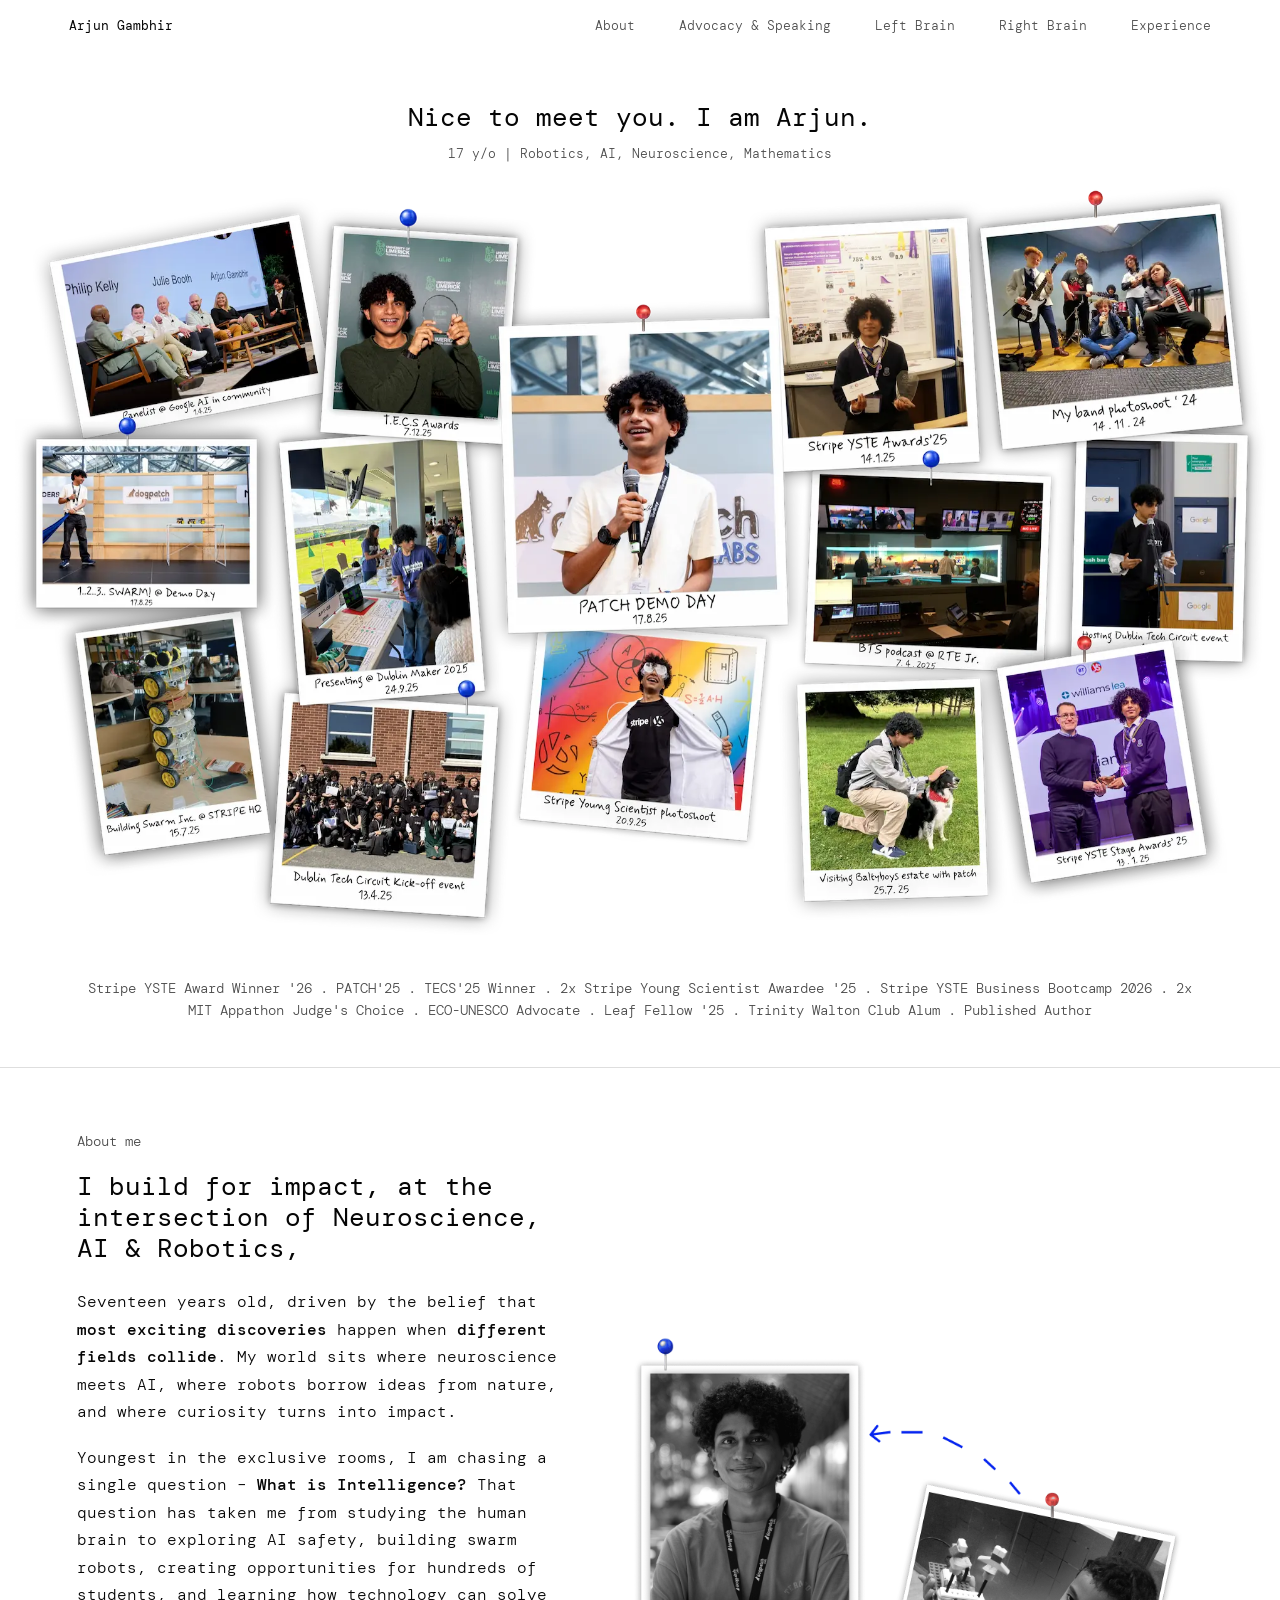
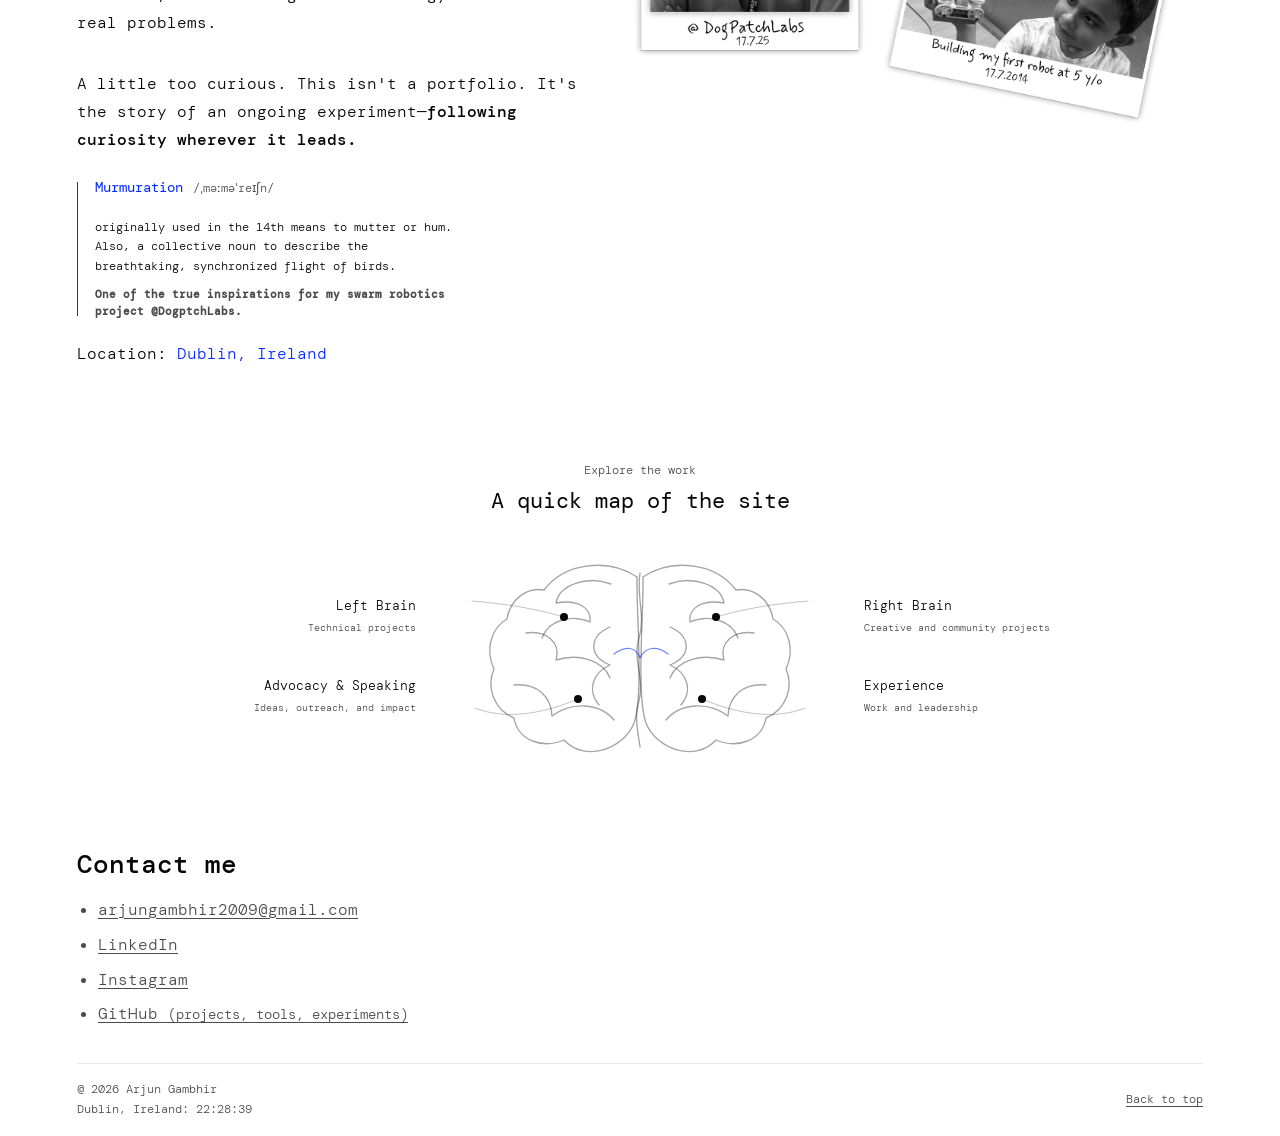
==== commit d5274c4c: "Update index.html" ====
--- a/index.html
+++ b/index.html
@@ -35,7 +35,7 @@
 
         <figure class="collage-wrap" aria-label="Photo collage of Arjun's projects and experiences">
           <img
-            src="assets/arjun-landing-collage-web.png"
+            src="assets/arjun-landing-collage-web.webp"
             alt="A collage of Arjun speaking, presenting robotics projects, receiving awards, and performing with a band"
           />
         </figure>
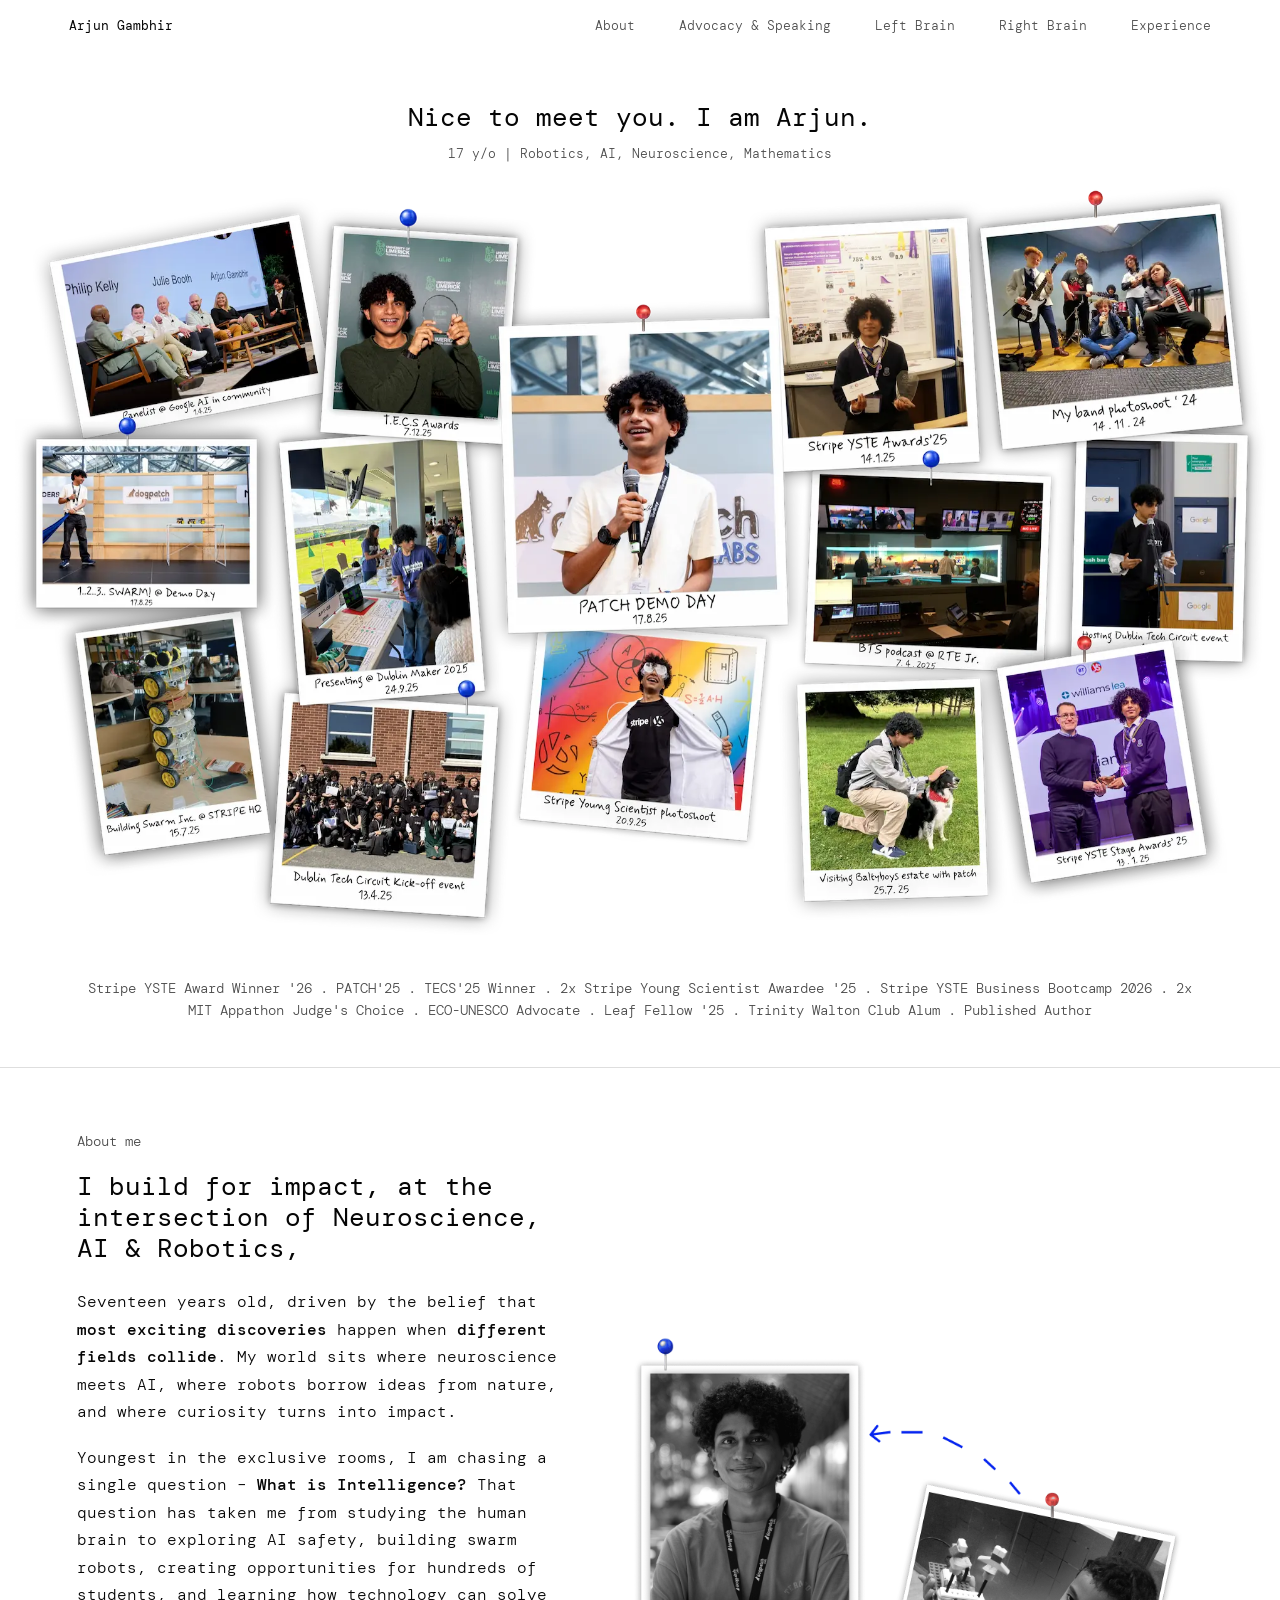
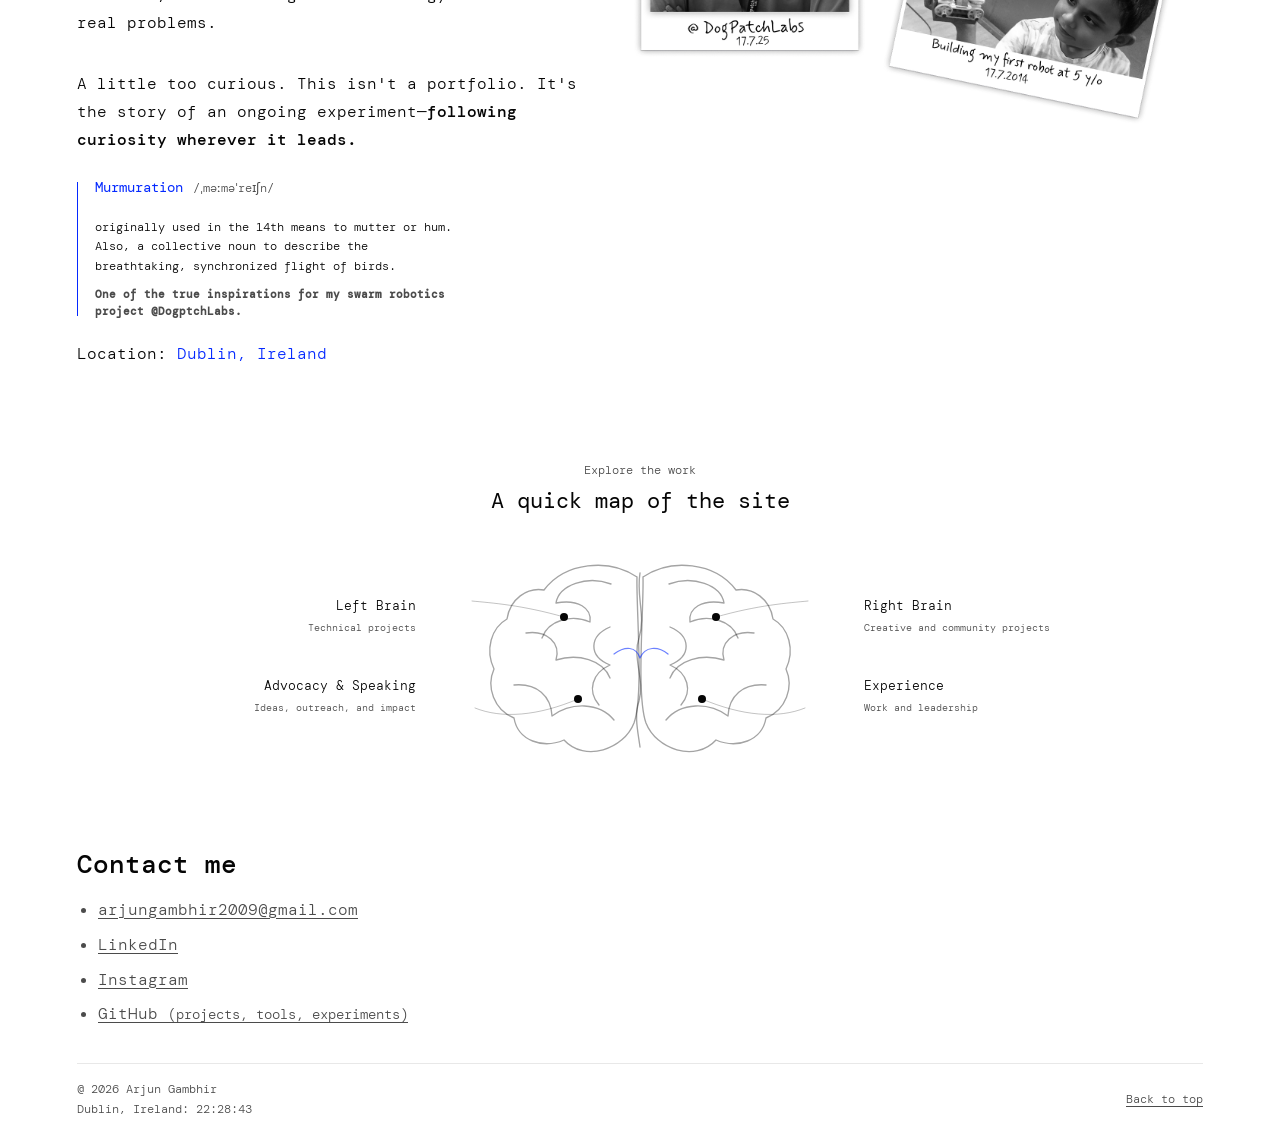
==== commit 8059867f: "Update index.html" ====
--- a/index.html
+++ b/index.html
@@ -37,6 +37,9 @@
           <img
             src="assets/arjun-landing-collage-web.webp"
             alt="A collage of Arjun speaking, presenting robotics projects, receiving awards, and performing with a band"
+            loading="eager"
+            fetchpriority="high"
+            decoding="async"
           />
         </figure>
 
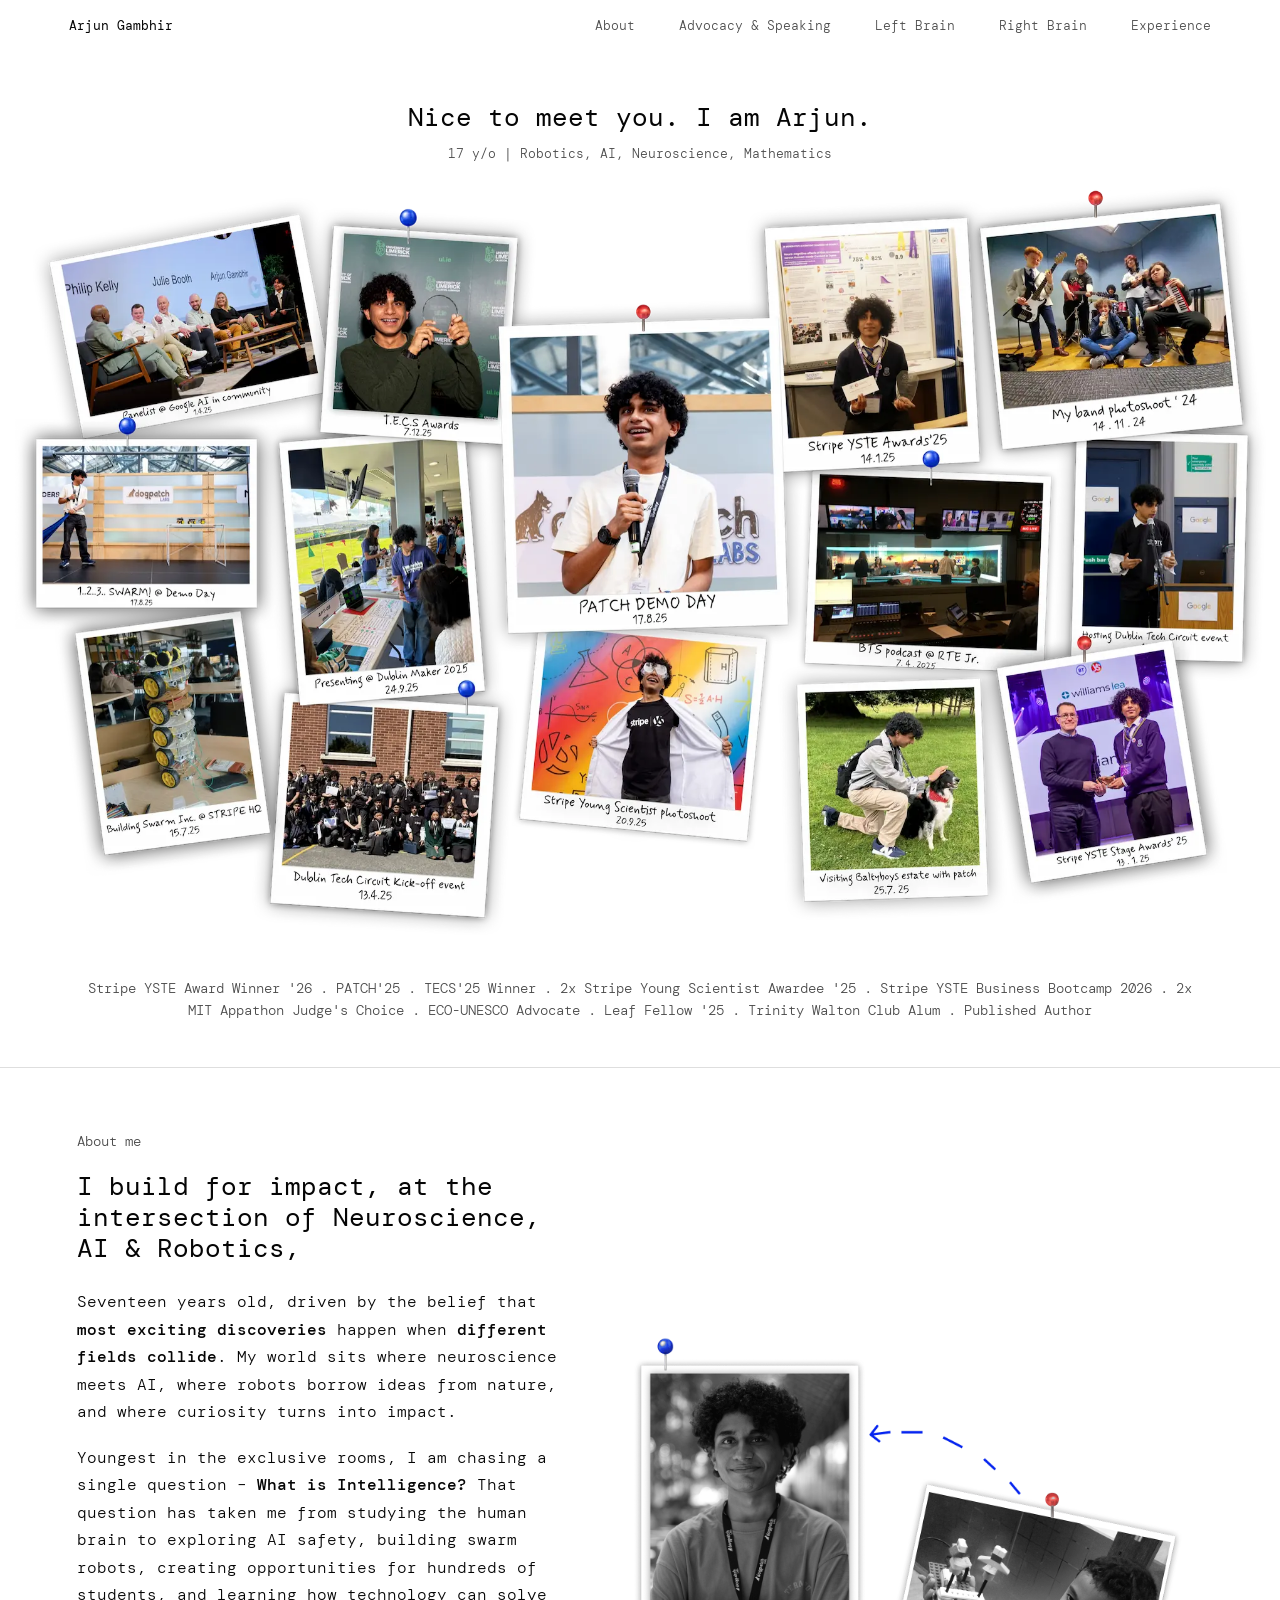
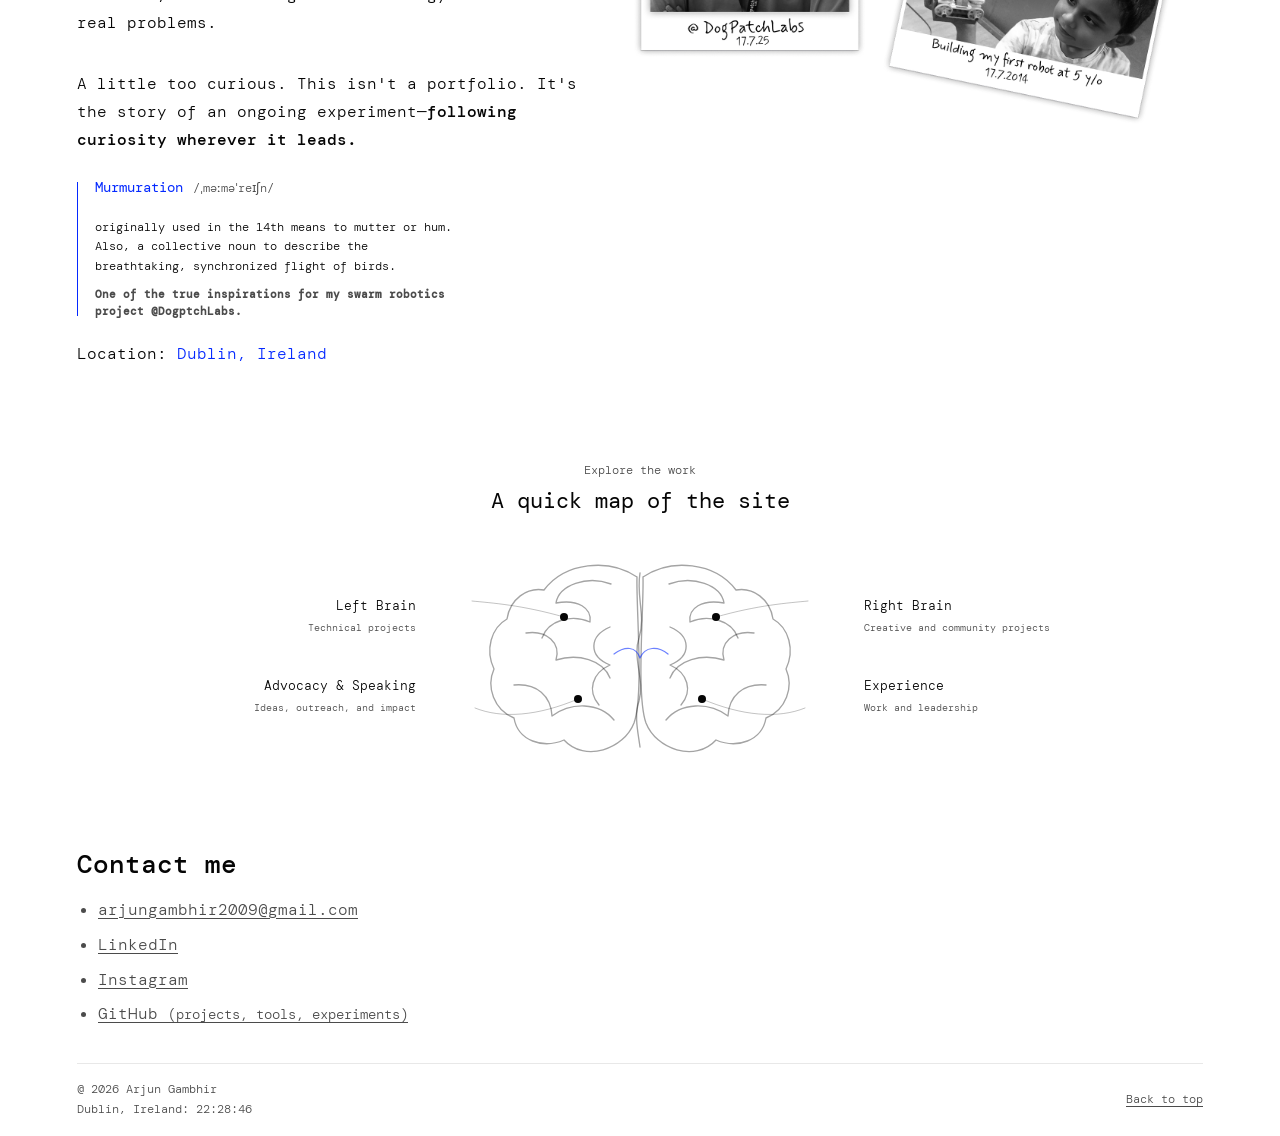
==== commit a1d63607: "Update index.html" ====
--- a/index.html
+++ b/index.html
@@ -35,11 +35,13 @@
 
         <figure class="collage-wrap" aria-label="Photo collage of Arjun's projects and experiences">
           <img
+            class="hero-collage"
             src="assets/arjun-landing-collage-web.webp"
             alt="A collage of Arjun speaking, presenting robotics projects, receiving awards, and performing with a band"
             loading="eager"
             fetchpriority="high"
             decoding="async"
+            onload="this.classList.add('is-loaded')"
           />
         </figure>
 
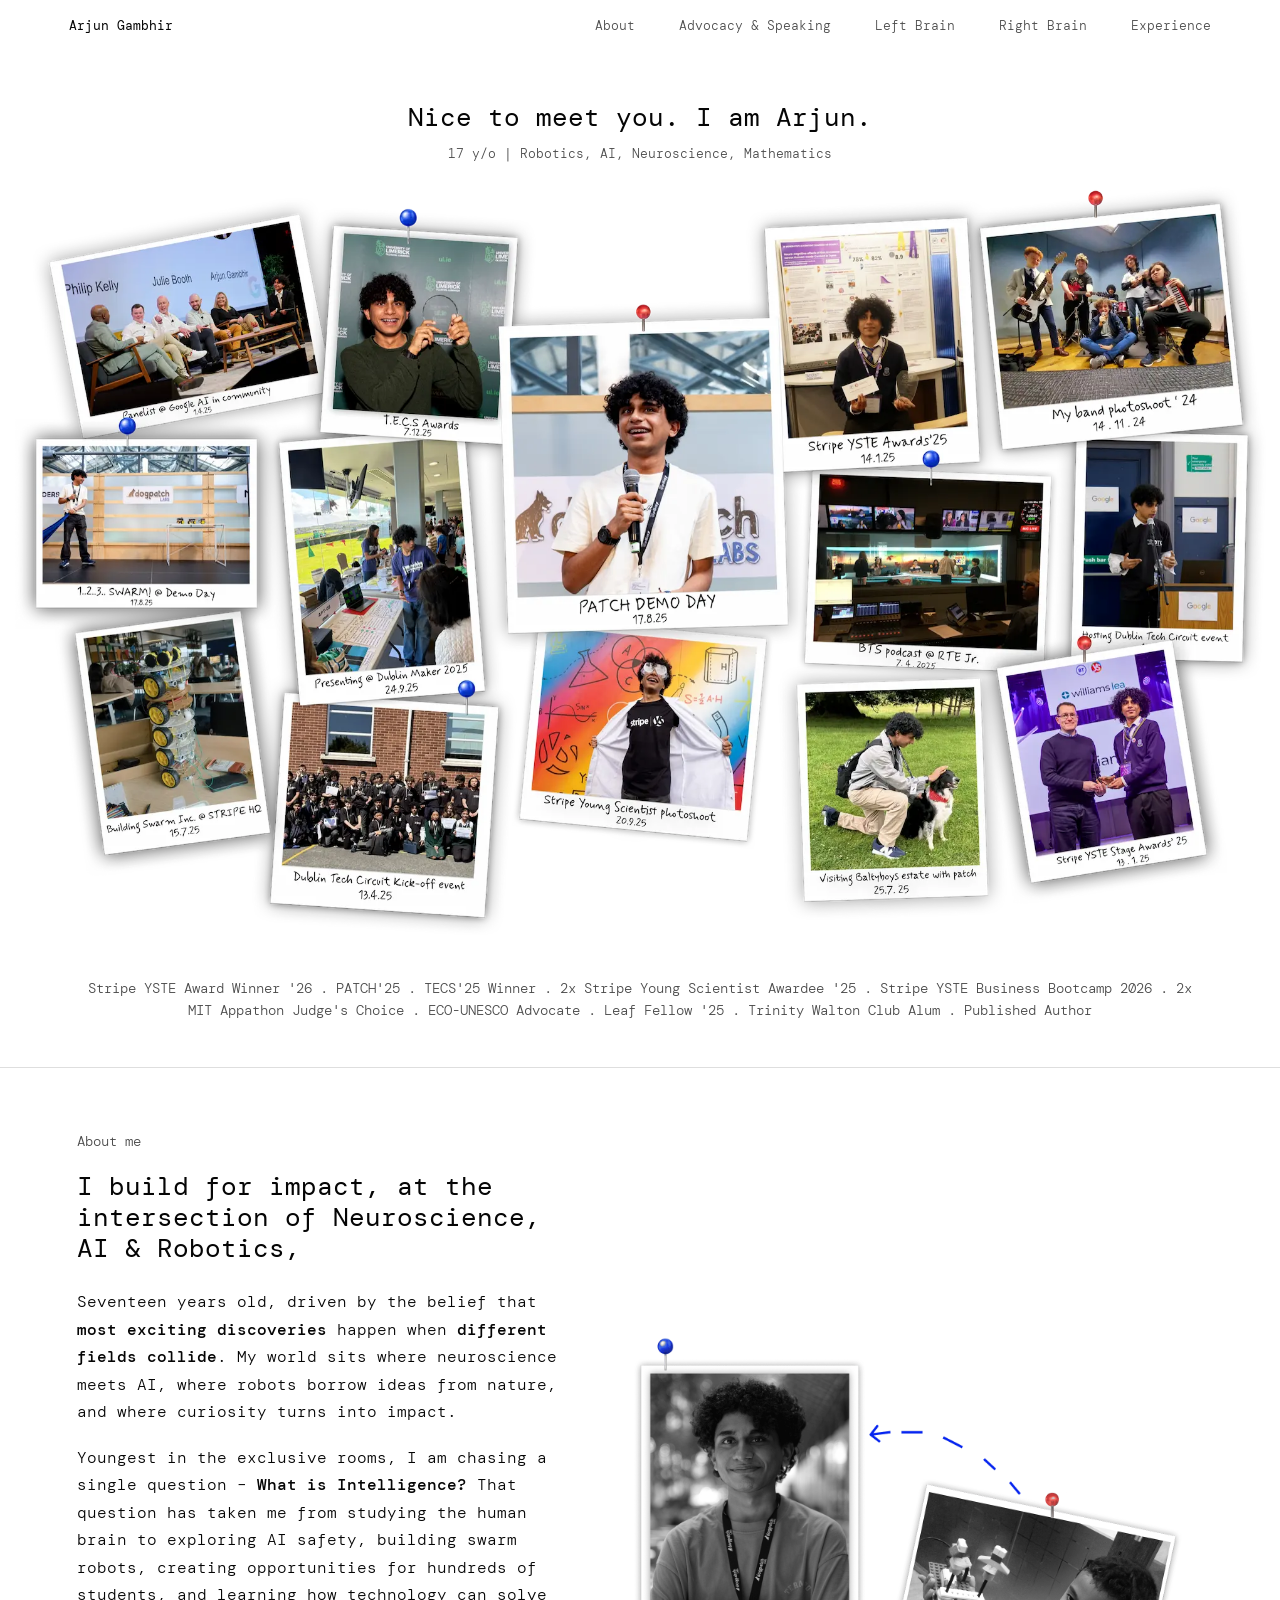
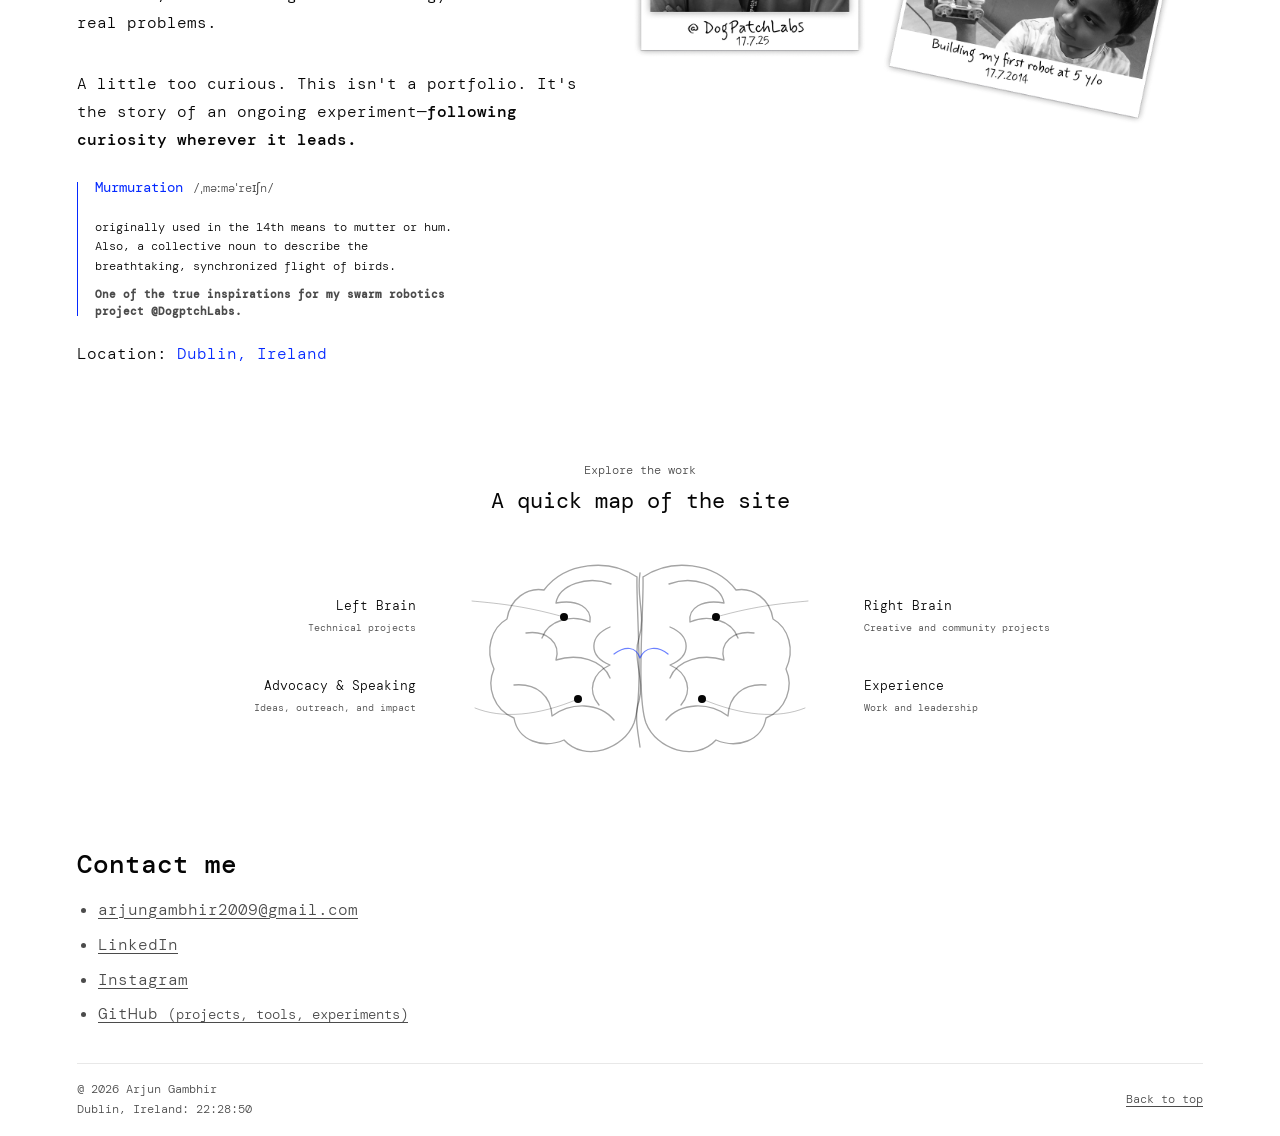
==== commit a4e2b268: "Update index.html" ====
--- a/index.html
+++ b/index.html
@@ -35,13 +35,11 @@
 
         <figure class="collage-wrap" aria-label="Photo collage of Arjun's projects and experiences">
           <img
-            class="hero-collage"
             src="assets/arjun-landing-collage-web.webp"
             alt="A collage of Arjun speaking, presenting robotics projects, receiving awards, and performing with a band"
             loading="eager"
             fetchpriority="high"
             decoding="async"
-            onload="this.classList.add('is-loaded')"
           />
         </figure>
 
--- a/styles.css
+++ b/styles.css
@@ -669,6 +669,18 @@
   max-width: none;
   height: auto;
   transform: translateX(2px);
+}
+.hero-collage {
+  opacity: 0;
+  transform: translateX(2px) translateY(4px);
+  transition:
+    opacity 280ms ease,
+    transform 280ms ease;
+}
+
+.hero-collage.is-loaded {
+  opacity: 1;
+  transform: translateX(2px) translateY(0);
 }
 
 .achievement-strip {
